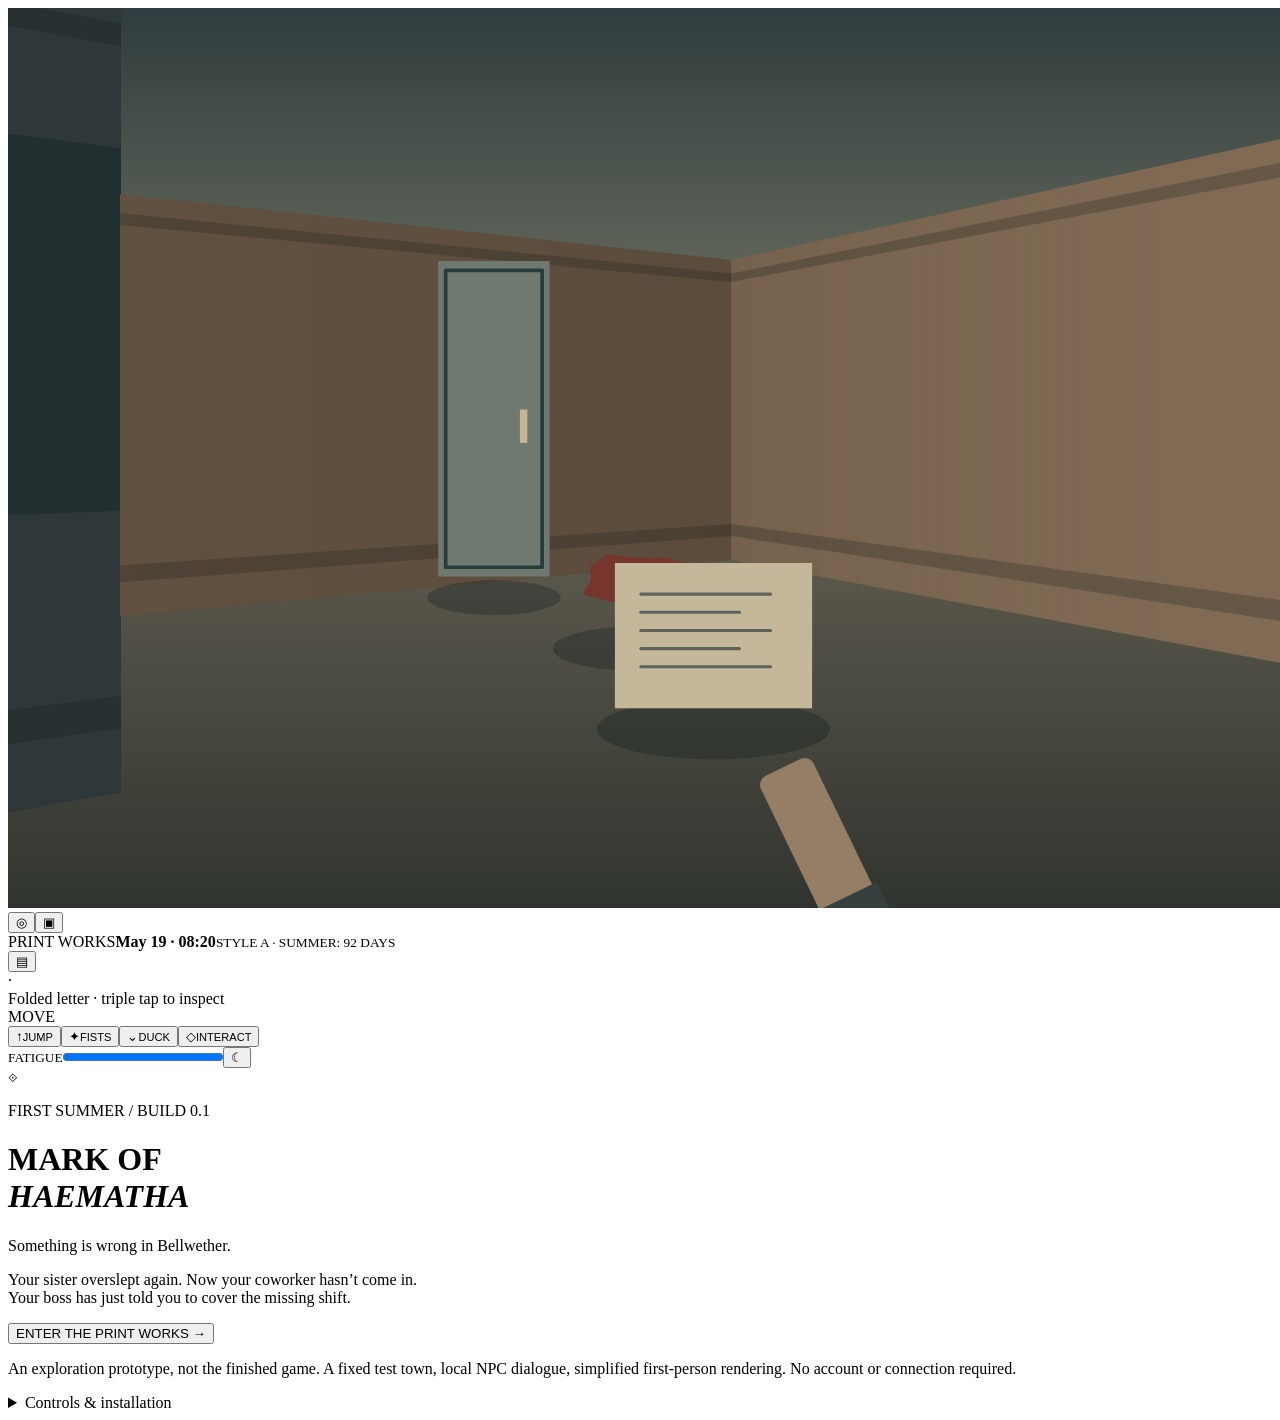
==== index.html @ 624113c7 "Add files via upload" ====
<!doctype html>
<html lang="en"><head><meta charset="utf-8"><meta name="viewport" content="width=device-width,initial-scale=1,viewport-fit=cover,user-scalable=no"><meta name="theme-color" content="#141d20"><meta name="apple-mobile-web-app-capable" content="yes"><meta name="apple-mobile-web-app-status-bar-style" content="black-translucent"><meta name="description" content="A playable investigation prototype for Mark of Haematha."><title>MARK OF HAEMATHA — First Summer</title><link rel="manifest" href="manifest.webmanifest"><link rel="icon" href="icons/icon.svg" type="image/svg+xml"><link rel="apple-touch-icon" href="icons/icon-192.png"><link rel="stylesheet" href="style.css"></head>
<body>
<canvas id="world" aria-label="First person game world"></canvas>
<div id="hud">
 <div class="left-tools"><button id="mapButton" title="Map and menu" aria-label="Map and menu">◎</button><button id="bagButton" title="Inventory" aria-label="Inventory">▣</button></div>
 <div id="clock"><span id="location">BELLWETHER PRINT WORKS</span><strong id="time"></strong><small id="status">FIRST SUMMER · PLAYABLE PROTOTYPE</small></div>
 <button id="notesButton" title="Notebook" aria-label="Notebook">▤</button>
 <div id="reticle">·</div><div id="target"></div>
 <div id="joystick" aria-label="Movement joystick"><div id="stick"></div><span>MOVE</span></div>
 <div id="actions"><button id="jumpButton" class="small" aria-label="Jump">↑<small>JUMP</small></button><button id="attackButton" aria-label="Attack">✦<small id="weaponLabel">FISTS</small></button><button id="duckButton" class="small" aria-label="Crouch, hold to observe">⌄<small>DUCK</small></button><button id="interactButton" aria-label="Interact">◇<small>INTERACT</small></button></div>
 <div id="vitals"><small>FATIGUE</small><progress id="fatigue" max="100" value="100"></progress><button id="restButton" aria-label="Rest">☾</button></div>
 <div id="toast" role="status"></div><div id="damage"></div>
</div>
<div id="panel" hidden></div>
<div id="conversation" hidden><div class="conversation-head"><span id="speaker"></span><button id="endTalk">LEAVE ×</button><button id="talkNotes">▤ NOTES</button></div><div id="exchange" aria-live="polite"></div><form id="talkForm"><input id="talkInput" autocomplete="off" maxlength="240" placeholder="Ask a question or say something…" aria-label="Your response"><button>SAY ↵</button></form><small>Local dialogue prototype · ask naturally about people, the blood, the library, or help.</small></div>
<div id="notes" hidden></div>
<div id="inspect" hidden><header><span id="inspectTitle"></span><button id="closeInspect">RETURN ×</button></header><canvas id="objectView"></canvas><aside id="objectInfo"></aside><footer>Drag to turn · pinch or scroll to zoom · triple tap to return</footer></div>
<div id="welcome"><div class="title-mark">⟐</div><p class="eyebrow">FIRST SUMMER / BUILD 0.1</p><h1>MARK OF<br><em>HAEMATHA</em></h1><p class="tagline">Something is wrong in Bellwether.</p><p>Your sister overslept again. Now your coworker hasn’t come in.<br>Your boss has just told you to cover the missing shift.</p><div class="welcome-actions"><button id="begin">ENTER THE PRINT WORKS →</button><button id="resume" hidden>CONTINUE SAVED GAME</button></div><p class="fine">An exploration prototype, not the finished game. A fixed test town, local NPC dialogue, simplified first-person rendering. No account or connection required.</p><details><summary>Controls &amp; installation</summary><p>Phone: landscape recommended. Left stick moves; drag the scene to look. Tap people to talk. Triple tap objects to inspect. Hold DUCK to watch a location. PC: WASD, drag to look, E interact, F inspect, Space jump, C crouch, M map, N notes. Escape closes panels.</p><p>On iPhone, open the hosted game in Safari → Share → Add to Home Screen. Offline play becomes available after one successful online load. Export important saves from Map → Saves.</p></details><div id="bootStatus"></div></div>
<script src="app.js" defer></script></body></html>
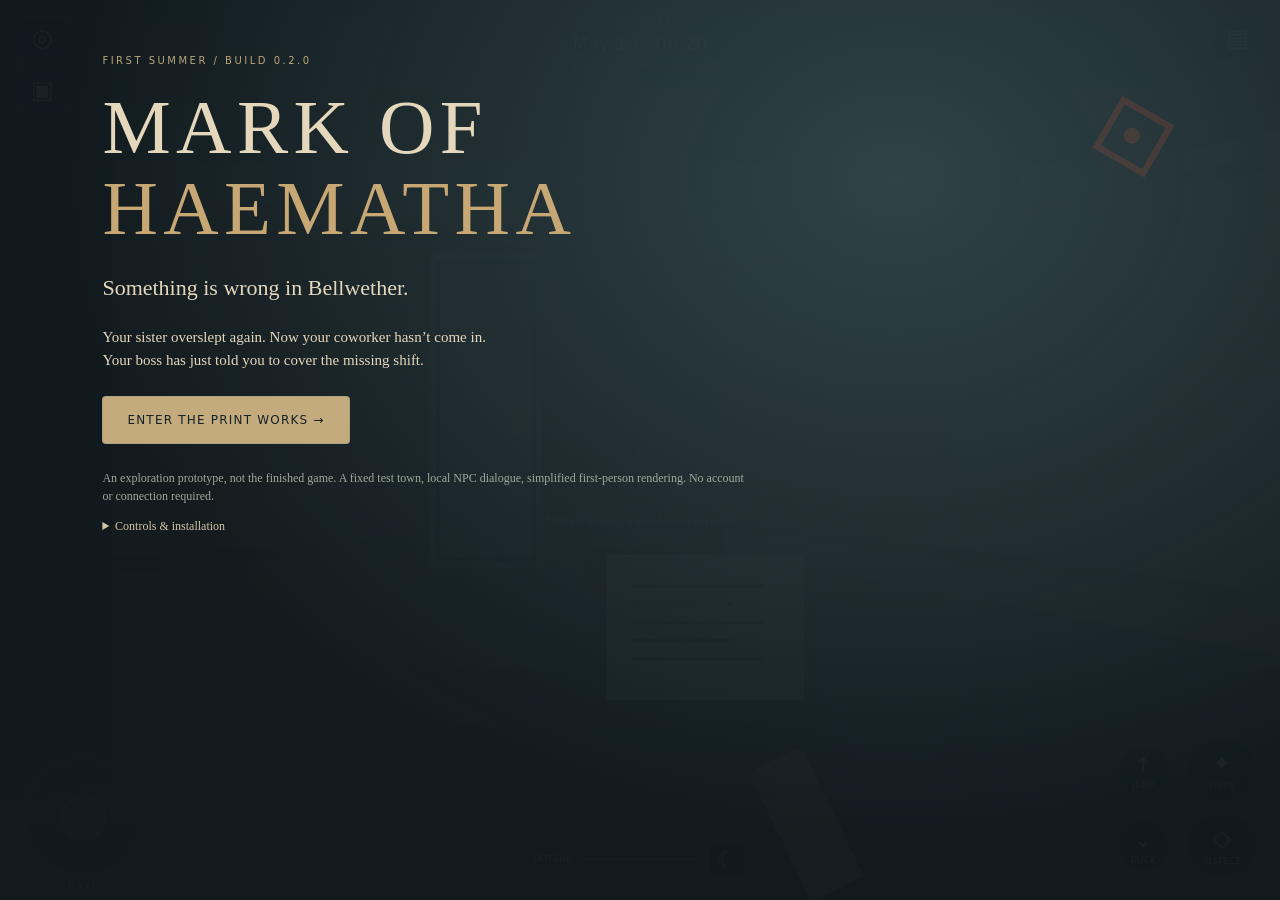
==== commit fd032651: "Add files via upload" ====
--- a/index.html
+++ b/index.html
@@ -1,5 +1,56 @@
 <!doctype html>
-<html lang="en"><head><meta charset="utf-8"><meta name="viewport" content="width=device-width,initial-scale=1,viewport-fit=cover,user-scalable=no"><meta name="theme-color" content="#141d20"><meta name="apple-mobile-web-app-capable" content="yes"><meta name="apple-mobile-web-app-status-bar-style" content="black-translucent"><meta name="description" content="A playable investigation prototype for Mark of Haematha."><title>MARK OF HAEMATHA — First Summer</title><link rel="manifest" href="manifest.webmanifest"><link rel="icon" href="icons/icon.svg" type="image/svg+xml"><link rel="apple-touch-icon" href="icons/icon-192.png"><link rel="stylesheet" href="style.css"></head>
+<html lang="en"><head><meta charset="utf-8"><meta name="viewport" content="width=device-width,initial-scale=1,viewport-fit=cover,user-scalable=no"><meta name="theme-color" content="#141d20"><meta name="apple-mobile-web-app-capable" content="yes"><meta name="apple-mobile-web-app-status-bar-style" content="black-translucent"><meta name="description" content="A playable investigation prototype for Mark of Haematha."><title>MARK OF HAEMATHA — First Summer</title><link rel="manifest" href="manifest.webmanifest"><link rel="icon" href="icons/icon.svg" type="image/svg+xml"><link rel="apple-touch-icon" href="icons/icon-192.png"><style id="gameStyles">
+:root{color-scheme:dark;--paper:#e5d7bc;--muted:#9eaa9e;--ink:#111c20;--gold:#c1a578;--line:#ffffff22;--red:#a44336}*{box-sizing:border-box}body{margin:0;background:#11191b;color:var(--paper);font:15px/1.5 Georgia,serif;overflow:hidden;overscroll-behavior:none}button,input,textarea,select{font:inherit}button{color:var(--paper);background:#253134;border:1px solid #8c927367;border-radius:4px;padding:10px 15px;cursor:pointer}button:hover{background:#3b4846}button:disabled{opacity:.4;cursor:default}button:focus-visible,input:focus-visible{outline:2px solid #dcc39a;outline-offset:3px}button small{display:block;font:8px/1.6 system-ui;letter-spacing:.08em}input,textarea,select{background:#111d21;color:var(--paper);border:1px solid #777f6e;padding:10px;border-radius:3px}textarea{width:100%;resize:vertical}#world{display:block;width:100vw;height:100dvh;touch-action:none}#hud{position:fixed;inset:0;pointer-events:none;padding:env(safe-area-inset-top) env(safe-area-inset-right) env(safe-area-inset-bottom) env(safe-area-inset-left);font-family:system-ui}#hud button,#joystick{pointer-events:auto;touch-action:none;user-select:none;-webkit-user-select:none}#hud button{background:#10212680;border-color:#ddd6ad44;backdrop-filter:blur(5px)}.left-tools{position:absolute;left:max(18px,env(safe-area-inset-left));top:max(16px,env(safe-area-inset-top));display:grid;gap:8px}.left-tools button,#notesButton{font-size:24px;padding:3px 12px}#notesButton{position:absolute;right:max(18px,env(safe-area-inset-right));top:max(16px,env(safe-area-inset-top))}#clock{position:absolute;top:max(16px,env(safe-area-inset-top));left:50%;transform:translateX(-50%);text-align:center;text-shadow:0 2px 4px #000;width:65%}#clock span,#clock small{display:block;font-size:9px;letter-spacing:.16em}#clock strong{font-weight:400;font-size:18px}#clock small{color:#c3c4b2;font-size:8px}#reticle{position:absolute;left:50%;top:50%;font-size:28px;transform:translate(-50%,-50%);color:#fff9}#target{position:absolute;top:57%;left:50%;transform:translateX(-50%);text-align:center;font-size:11px;text-shadow:0 2px 3px black}#joystick{position:absolute;bottom:max(24px,env(safe-area-inset-bottom));left:max(28px,env(safe-area-inset-left));width:118px;height:118px;border:1px solid #e0dfbe45;background:#13292d45;border-radius:50%;backdrop-filter:blur(2px)}#joystick:before,#joystick:after{content:'';position:absolute;background:#d5d4b522;top:50%;left:10%;width:80%;height:1px}#joystick:after{transform:rotate(90deg)}#stick{position:absolute;width:45px;height:45px;top:36px;left:36px;background:#e2d7b226;border:1px solid #ddd8b75c;border-radius:50%}#joystick span{position:absolute;bottom:-17px;width:100%;text-align:center;font-size:8px;letter-spacing:.18em;color:#c5c9b6}#actions{position:absolute;right:max(22px,env(safe-area-inset-right));bottom:24px;display:grid;grid-template-columns:60px 72px;gap:9px;align-items:center}#actions button{height:66px;border-radius:50%;font-size:23px;padding:5px}#actions .small{width:53px;height:53px;font-size:20px}#vitals{position:absolute;bottom:max(25px,env(safe-area-inset-bottom));left:50%;transform:translateX(-50%);display:flex;align-items:center;gap:10px}#vitals small{font-size:8px;letter-spacing:.1em}progress{width:115px;height:5px;accent-color:#bea97d}#restButton{font-size:22px;padding:0 9px}#toast{position:absolute;top:22%;left:50%;transform:translateX(-50%);background:#0c171be8;max-width:65vw;padding:9px 18px;border-left:2px solid var(--gold);opacity:0;transition:opacity .2s;font-size:12px;text-align:center}#toast.show{opacity:1}#damage{position:absolute;inset:0;opacity:0;background:radial-gradient(ellipse,transparent 20%,#b52019b0);transition:opacity .3s}#panel,#notes{position:fixed;z-index:6;inset:7% 7%;padding:24px;background:#132126f5;border:1px solid #a89e7555;box-shadow:0 18px 80px #0009;overflow:auto;backdrop-filter:blur(12px)}[hidden]{display:none!important}.panel-head{display:flex;justify-content:space-between;gap:15px;align-items:center;border-bottom:1px solid var(--line);padding-bottom:14px;margin-bottom:20px}.panel-head h2{margin:0;font-size:23px;font-weight:400}.tabs{display:flex;gap:6px;flex-wrap:wrap}.tabs button{padding:7px 13px;font:11px system-ui}.tabs .active{background:#b9a174;color:#182126}.columns{display:grid;grid-template-columns:1fr 1fr;gap:22px}.card{border:1px solid var(--line);background:#ffffff04;padding:17px;margin:10px 0}.card h3{margin:0 0 9px;font-weight:400}.muted,.fine{color:#9fa99e;font-size:12px}#townMap{width:100%;max-height:54vh;aspect-ratio:1.25;background:#243136;border:1px solid #667169;touch-action:none}.location-list button{display:block;width:100%;text-align:left;margin:9px 0}.location-list small{display:block;color:#aab4a5}.row{display:flex;gap:8px;align-items:center;flex-wrap:wrap}.inventory-grid{display:grid;grid-template-columns:repeat(5,62px);grid-template-rows:repeat(2,62px);gap:5px;position:relative;margin:15px 0}.cell{border:1px dashed #a7a98b55;background:#ffffff03;display:grid;place-content:center;font:10px system-ui;text-align:center;cursor:pointer}.cell.occupied{background:#82735544;border:1px solid #a89b72}.cell.selected{outline:2px solid #d7bc84}.pockets{display:flex;gap:5px}.pockets button{width:73px;min-height:65px;font:10px system-ui;padding:7px}.save-row{border-bottom:1px solid var(--line);padding:10px 0;display:flex;justify-content:space-between;align-items:center;gap:12px}.save-row button{padding:5px 12px}.save-row small{display:block;color:#a9b1a4}#conversation{position:fixed;z-index:5;left:4%;top:17%;width:min(590px,65%);padding:20px;background:#102025ed;border:1px solid #ac9e7155;box-shadow:0 12px 60px #0007}.conversation-head{display:flex;align-items:center;gap:9px;font:11px system-ui;letter-spacing:.1em}.conversation-head span{flex:1}.conversation-head button{font:9px system-ui;padding:6px}#exchange{min-height:100px;max-height:32vh;overflow:auto;margin:18px 0}#exchange p{margin:8px 0}#exchange .you{font-style:italic;color:#a7b3aa;font-size:13px}#talkForm{display:flex;gap:7px}#talkInput{width:100%;min-width:0}#talkForm button{white-space:nowrap}#conversation>small{display:block;margin-top:10px;color:#8e9c93;font-size:10px}#notes{z-index:8;left:38%;right:3%;top:9%;bottom:8%}#notes textarea{height:37vh;background:#e5dbc5;color:#253333;font:16px/1.8 Georgia}#notes ul{padding:0;list-style:none}#notes li{display:flex;gap:8px;padding:8px 0;border-bottom:1px solid var(--line)}#notes li span{flex:1}#inspect{position:fixed;z-index:9;inset:0;background:radial-gradient(ellipse at 35% 45%,#354348,#111b20 70%)}#inspect header{position:absolute;left:5%;right:5%;top:5%;display:flex;justify-content:space-between;font-size:22px}#objectView{position:absolute;top:15%;left:0;width:65%;height:70%;touch-action:none}#objectInfo{position:absolute;right:5%;width:28%;top:25%}#objectInfo button{display:block;margin:10px 0;width:100%}#inspect footer{position:absolute;bottom:5%;left:5%;font:11px system-ui;color:#aab2a4}#welcome{position:fixed;z-index:10;inset:0;overflow:auto;background:radial-gradient(ellipse at 70% 20%,#304347,#10191df5 65%);padding:5vh 8vw}.title-mark{float:right;font-size:160px;line-height:1;color:#a34d3a44;transform:rotate(-15deg)}.eyebrow{font:10px system-ui;letter-spacing:.25em;color:#bba579}h1{font-weight:400;line-height:1.05;font-size:clamp(38px,6vw,78px);letter-spacing:.07em;margin:22px 0}h1 em{color:#c7a875;font-style:normal}.tagline{font-size:22px}.welcome-actions{display:flex;gap:12px;flex-wrap:wrap;margin:25px 0}.welcome-actions button:first-child{background:#c3ab7d;color:#162127;font:12px system-ui;letter-spacing:.1em;padding:16px 24px}.fine{max-width:650px}details{max-width:700px;font-size:12px;color:#aeb6aa}summary{cursor:pointer;color:#d3c4a7}#bootStatus{font:11px system-ui;color:#b7a77f;margin-top:12px}.watch-banner{color:#d7bd83}label{display:block;margin:10px 0}h3{font-weight:400}.help-table{font-size:13px}.help-table td{padding:8px;border-bottom:1px solid var(--line)}@media(max-width:700px){#panel{inset:4%;padding:16px}.panel-head{flex-wrap:wrap;margin-bottom:10px;padding-bottom:9px}.panel-head h2{font-size:18px}.columns{gap:12px;grid-template-columns:1fr 1fr}.inventory-grid{grid-template-columns:repeat(5,43px);grid-template-rows:repeat(2,47px)}#notes{left:28%;padding:15px}#notes textarea{height:35vh}#conversation{left:3%;width:72%;padding:13px}#joystick{width:100px;height:100px;left:22px;bottom:23px}#stick{top:27px;left:27px}#actions{right:18px;gap:5px;grid-template-columns:48px 60px}#actions button{height:56px;font-size:20px}#actions .small{width:45px;height:45px}#vitals{gap:6px}progress{width:65px}#vitals small{display:none}#clock strong{font-size:14px}#clock{top:12px}#clock span{font-size:8px}#objectInfo{top:21%;width:33%;right:4%;font-size:12px}#objectView{width:60%}.title-mark{font-size:80px}.tagline{font-size:18px}#welcome{padding:5vh 7vw}.card{padding:11px}.pockets button{width:50px;padding:3px}.tabs button{padding:6px 9px}}@media(orientation:portrait){#clock{width:57%}#clock span{font-size:7px}#vitals{bottom:162px}.columns{grid-template-columns:1fr}#conversation{width:94%;top:16%}#notes{left:3%;top:32%;bottom:3%}#notes textarea{height:25vh}#inspect header{font-size:17px}#objectView{top:12%;height:44%;width:100%}#objectInfo{top:56%;left:7%;width:86%}#objectInfo .row{display:flex}#objectInfo button{width:auto;display:inline-block;margin-right:7px}#inspect footer{bottom:2%}#townMap{max-height:32vh}#panel{inset:3%}.title-mark{display:none}}@media(prefers-reduced-motion:reduce){*{transition:none!important}}
+
+:root{--visible-height:100dvh;--visible-top:0px}
+html,body{width:100%;height:100%;background:#11191b}
+button,a,input,textarea{-webkit-tap-highlight-color:transparent}
+#world{-webkit-user-select:none;user-select:none}
+#joystick{bottom:calc(24px + env(safe-area-inset-bottom));left:calc(24px + env(safe-area-inset-left))}
+#actions{bottom:calc(22px + env(safe-area-inset-bottom));right:calc(22px + env(safe-area-inset-right))}
+#vitals{bottom:calc(23px + env(safe-area-inset-bottom))}
+#clock{top:max(16px,env(safe-area-inset-top));line-height:1.6}
+#clock small{font-size:9px}
+#talkInput,#notes textarea,#notes form input,#saveName,#playerName,#familyName{font-size:16px}
+#conversation{display:flex;flex-direction:column;max-height:70dvh}
+#exchange{flex:1;min-height:80px}
+#talkForm{flex-shrink:0}
+#objectInfo{max-height:58%;overflow:auto;padding-right:3px}
+#inspect header{padding-top:env(safe-area-inset-top)}
+#inspect footer{bottom:max(16px,env(safe-area-inset-bottom));font-size:11px}
+#inspect footer button{padding:7px 13px;min-height:40px;touch-action:manipulation}
+#inspect footer p{margin:6px 0 0}
+.touch-settings{margin-top:18px;display:grid;grid-template-columns:1fr 1fr;gap:8px 20px}
+.touch-settings h3,.touch-settings .row,.touch-settings p{grid-column:1/-1}
+.touch-settings label{margin:0}
+.touch-settings input[type=range]{display:block;width:100%;margin:8px 0;accent-color:#c1a578}
+.touch-settings output{float:right;font:13px system-ui;color:#d7bc86}
+.touch-settings input[type=checkbox]{min-width:18px;min-height:18px;vertical-align:middle}
+.notebook-with-talk #conversation{left:3%;width:42%;top:17%}
+.notebook-with-talk #notes{left:48%;right:3%;top:9%;bottom:8%}
+.notebook-with-talk .conversation-head{flex-wrap:wrap}
+.notebook-with-talk .conversation-head span{flex-basis:100%}
+.keyboard-open #conversation{top:calc(var(--visible-top) + 8px);bottom:auto;max-height:calc(var(--visible-height) - 16px);width:min(720px,94%);left:3%;padding:10px}
+.keyboard-open #exchange{min-height:28px;max-height:none;margin:5px 0;font-size:14px}
+.keyboard-open #conversation>small{display:none}
+.keyboard-open .conversation-head{font-size:10px}
+.keyboard-open #notes{top:calc(var(--visible-top) + 8px);bottom:auto;max-height:calc(var(--visible-height) - 16px)}
+.keyboard-open #notes textarea{height:calc(var(--visible-height) - 155px);min-height:60px}
+#updateNotice{position:fixed;z-index:20;bottom:max(18px,env(safe-area-inset-bottom));left:50%;transform:translateX(-50%);background:#15262bf5;border:1px solid #bba276;padding:10px 14px;display:flex;gap:16px;align-items:center;box-shadow:0 4px 30px #0008;font:12px system-ui;max-width:94%}
+@media(orientation:portrait){
+ #vitals{bottom:calc(163px + env(safe-area-inset-bottom))}
+ #objectView{height:40%;top:13%}
+ #objectInfo{top:54%;max-height:27%;font-size:13px}
+ #inspect footer{left:5%;right:5%;bottom:max(15px,env(safe-area-inset-bottom))}
+ #inspect footer p{font-size:10px}
+ .notebook-with-talk #conversation{left:3%;top:11%;width:94%;height:24dvh;max-height:24dvh}
+ .notebook-with-talk #conversation #talkForm,.notebook-with-talk #conversation>small{display:none}
+ .notebook-with-talk #conversation #exchange{min-height:15px;margin:5px 0;max-height:none}
+ .notebook-with-talk #notes{left:3%;right:3%;top:37%;bottom:3%}
+ .touch-settings{grid-template-columns:1fr}
+}
+
+</style></head>
 <body>
 <canvas id="world" aria-label="First person game world"></canvas>
 <div id="hud">
@@ -15,6 +66,379 @@
 <div id="panel" hidden></div>
 <div id="conversation" hidden><div class="conversation-head"><span id="speaker"></span><button id="endTalk">LEAVE ×</button><button id="talkNotes">▤ NOTES</button></div><div id="exchange" aria-live="polite"></div><form id="talkForm"><input id="talkInput" autocomplete="off" maxlength="240" placeholder="Ask a question or say something…" aria-label="Your response"><button>SAY ↵</button></form><small>Local dialogue prototype · ask naturally about people, the blood, the library, or help.</small></div>
 <div id="notes" hidden></div>
-<div id="inspect" hidden><header><span id="inspectTitle"></span><button id="closeInspect">RETURN ×</button></header><canvas id="objectView"></canvas><aside id="objectInfo"></aside><footer>Drag to turn · pinch or scroll to zoom · triple tap to return</footer></div>
-<div id="welcome"><div class="title-mark">⟐</div><p class="eyebrow">FIRST SUMMER / BUILD 0.1</p><h1>MARK OF<br><em>HAEMATHA</em></h1><p class="tagline">Something is wrong in Bellwether.</p><p>Your sister overslept again. Now your coworker hasn’t come in.<br>Your boss has just told you to cover the missing shift.</p><div class="welcome-actions"><button id="begin">ENTER THE PRINT WORKS →</button><button id="resume" hidden>CONTINUE SAVED GAME</button></div><p class="fine">An exploration prototype, not the finished game. A fixed test town, local NPC dialogue, simplified first-person rendering. No account or connection required.</p><details><summary>Controls &amp; installation</summary><p>Phone: landscape recommended. Left stick moves; drag the scene to look. Tap people to talk. Triple tap objects to inspect. Hold DUCK to watch a location. PC: WASD, drag to look, E interact, F inspect, Space jump, C crouch, M map, N notes. Escape closes panels.</p><p>On iPhone, open the hosted game in Safari → Share → Add to Home Screen. Offline play becomes available after one successful online load. Export important saves from Map → Saves.</p></details><div id="bootStatus"></div></div>
-<script src="app.js" defer></script></body></html>
+<div id="inspect" hidden><header><span id="inspectTitle"></span><button id="closeInspect">RETURN ×</button></header><canvas id="objectView"></canvas><aside id="objectInfo"></aside><footer><div class="row"><button id="flipObject">FLIP</button><button id="zoomOut" aria-label="Zoom out">−</button><button id="zoomIn" aria-label="Zoom in">+</button><button id="resetObject">RESET VIEW</button></div><p>Drag to turn and tilt · pinch to zoom · triple tap to return</p></footer></div>
+<div id="welcome"><div class="title-mark">⟐</div><p class="eyebrow">FIRST SUMMER / BUILD 0.2.0</p><h1>MARK OF<br><em>HAEMATHA</em></h1><p class="tagline">Something is wrong in Bellwether.</p><p>Your sister overslept again. Now your coworker hasn’t come in.<br>Your boss has just told you to cover the missing shift.</p><div class="welcome-actions"><button id="begin">ENTER THE PRINT WORKS →</button><button id="resume" hidden>CONTINUE SAVED GAME</button></div><p class="fine">An exploration prototype, not the finished game. A fixed test town, local NPC dialogue, simplified first-person rendering. No account or connection required.</p><details><summary>Controls &amp; installation</summary><p>Phone: landscape recommended. Left stick moves; drag the scene to look. Tap people to talk. Triple tap objects to inspect. Hold DUCK to watch a location. PC: WASD, drag to look, E interact, F inspect, Space jump, C crouch, M map, N notes. Escape closes panels.</p><p>On iPhone, open the hosted game in Safari → Share → Add to Home Screen. Offline play becomes available after one successful online load. Export important saves from Map → Saves.</p></details><div id="bootStatus"></div></div>
+<script data-source="app.js">
+'use strict';
+// MARK OF HAEMATHA 0.1 — dependency-free, local-first exploration slice.
+const $=s=>document.querySelector(s), $$=s=>[...document.querySelectorAll(s)];
+const canvas=$('#world'),ctx=canvas.getContext('2d',{alpha:false});
+const VERSION=1, STORE='haematha-pwa-v1', W=26,H=22, FOV=Math.PI/2.8;
+const grid=Array.from({length:H},(_,y)=>Array.from({length:W},(_,x)=>x===0||y===0||x===W-1||y===H-1?1:0));
+function room(x,y,w,h,type,door){for(let j=y;j<y+h;j++)for(let i=x;i<x+w;i++)if(i===x||i===x+w-1||j===y||j===y+h-1)grid[j][i]=type;grid[door[1]][door[0]]=0;}
+room(2,2,9,9,2,[10,6]);room(16,3,8,10,3,[16,7]);room(2,14,9,6,4,[10,16]);room(17,16,7,5,2,[17,18]);
+// Printing machinery and a library shelf also provide collision and cover.
+grid[4][5]=5;grid[4][6]=5;grid[8][4]=5;grid[8][5]=5;grid[5][20]=6;grid[6][20]=6;grid[10][20]=6;
+const LOCS=[{id:'works',name:'Print works',x:7,y:6,desc:'Your workplace · open by day'},{id:'street',name:'Ash Street',x:13,y:9,desc:'Shops, passersby, and the road north'},{id:'home',name:'Your home',x:6,y:16,desc:'Your sister is resting here'},{id:'library',name:'Public library',x:18,y:8,desc:'Quiet reading rooms · archive downstairs'}];
+const ITEMS={
+ letter:{name:'Folded letter',w:1,h:1,pocket:true,color:'#c4b79a',shape:'paper',text:'A note addressed to Thomas Vale: “Meet me by the reading room after closing. Do not bring anyone.” No signature.',clue:true},
+ wrench:{name:'Print-shop wrench',w:2,h:1,color:'#a6b1ad',shape:'wrench',text:'A heavy steel wrench. A useful tool and an improvised weapon.',power:8},
+ rag:{name:'Clean cloth',w:1,h:1,pocket:true,color:'#a7b5a3',shape:'cloth',text:'Folded cotton. Useful for binding, wiping, or wrapping.'},
+ wood:{name:'Wooden handle',w:1,h:2,color:'#9b7751',shape:'wood',text:'A broken broom handle. Solid enough to support a small tool or weapon.',power:4},
+ wire:{name:'Wire spool',w:1,h:1,pocket:true,color:'#ae9680',shape:'wire',text:'A length of pliable wire wound onto a spool.'},
+ bandage:{name:'Field dressing',w:1,h:1,pocket:true,color:'#d4c6a4',shape:'cloth',text:'A cloth and splint, held firmly with wire. Restores some health when used.'},
+ medkit:{name:'First aid tin',w:2,h:1,color:'#9a5e4a',shape:'box',text:'A small tin of dressings. Restores health when used.'},
+ keys:{name:'Motorcar keys',w:1,h:1,pocket:true,color:'#c4b58d',shape:'key',text:'Keys to a borrowed motorcar parked on Ash Street. Enables faster map travel.'},
+ blood:{name:'Blood beneath the locker',color:'#77362d',shape:'blood',fixed:true,text:'A small dark smear below Thomas’s locker. The edge is dry. Someone tried to wipe the rest away.',clue:true},
+ locker:{name:'Thomas’s locker',fixed:true,color:'#6f7970',shape:'locker',text:'Thomas Vale’s assigned locker. The door is ajar. A folded letter and a dark smear lie nearby.'},
+ bed:{name:'Your bed',fixed:true,color:'#768d87',shape:'bed',text:'A familiar place to rest. Sleeping in a bed restores fatigue more efficiently.'},
+ bench:{name:'Workshop bench',fixed:true,color:'#987c54',shape:'bench',text:'Tools and reference drawings are available here. Open the map’s Workshop tab to assemble items.'},
+ book:{name:'Dracula — Bram Stoker',fixed:true,color:'#7c4a41',shape:'book',text:'The library’s well-thumbed copy. A work of fiction. Some details sound unpleasantly familiar.',clue:true}
+};
+const RECIPES=[{id:'field-dressing',name:'Field dressing',parts:['rag','wood','wire'],output:'bandage',knownTime:20,unknownTime:55}];
+const NPCS={boss:{name:'Edith Mercer',role:'Print-shop proprietor',tone:'brisk',history:'Inherited the print works from her father. Protective of her staff, but anxious about missed orders.'},coworker:{name:'Arthur Bell',role:'Typesetter',tone:'friendly',history:'Works late to support his mother. Last saw Thomas after the evening shift.'},librarian:{name:'Miriam Ward',role:'Librarian',tone:'guarded',history:'Keeps meticulous records. Her reserve is a choice, not a lack of concern.'},sister:{name:'Clara',role:'Your sister · 18',tone:'weary',history:'Graduating soon. Raised by you after your parents died five years ago.'},passer:{name:'Samuel Price',role:'Delivery driver',tone:'wary',history:'Knows the town’s roads and has noticed unusual late-night journeys.'}};
+function fresh(){return{version:VERSION,name:'Morgan',surname:'Reed',style:'A',minutes:8*60+20,day:0,player:{x:6.8,y:7.2,a:-1.0,fatigue:100,health:100,crouch:false},objects:[{id:'locker',x:8.5,y:3.4},{id:'blood',x:8.5,y:4.5},{id:'letter',x:8.2,y:5.3},{id:'wrench',x:5.5,y:6.2},{id:'rag',x:8.5,y:8.2},{id:'wood',x:12.4,y:11.5},{id:'wire',x:18.4,y:9.5},{id:'medkit',x:5.5,y:3.5},{id:'keys',x:13.5,y:13.5},{id:'bed',x:4.5,y:16.5},{id:'bench',x:21.5,y:8.5},{id:'book',x:18.8,y:5.5}],npcs:[{id:'boss',x:8.2,y:7.7},{id:'coworker',x:4.2,y:5.8},{id:'librarian',x:18.5,y:7},{id:'sister',x:6,y:16.8},{id:'passer',x:13,y:10}],inventory:[],equipped:null,notes:'',tasks:[],discovered:[],recipes:[],craft:null,sister:0,trust:{sister:65,coworker:50,boss:40,librarian:35,passer:30},known:['works','street','home','library'],observed:[],worldSeed:1924};}
+let state=fresh(), storage={manual:[],auto:[]},started=false,tab='map',talking=null,inspectId=null,selectedItem=null,pendingTake=null,mapSelected=null,worldMode=false,toastTimer,saveError=false;
+let now=performance.now(),lastAutosave=now,dt=0,keys={},joy={x:0,y:0},look=null,clicks=[],projected=[],depth=[],walkBob=0,jump=0,attack=0,watch=null,rest=null,duckHold=null,ignoreDuck=false,inspectAngle=.3,inspectZoom=1;
+try{const raw=localStorage.getItem(STORE);if(raw){const parsed=JSON.parse(raw);if(parsed.version===VERSION){storage=parsed;$('#resume').hidden=!storage.auto.length&&!storage.manual.length;}}}catch(e){saveError=true;}
+function escapeHTML(v){return String(v).replace(/[&<>"']/g,c=>({'&':'&amp;','<':'&lt;','>':'&gt;','"':'&quot;',"'":'&#39;'}[c]));}
+function toast(msg){$('#toast').textContent=msg;$('#toast').classList.add('show');clearTimeout(toastTimer);toastTimer=setTimeout(()=>$('#toast').classList.remove('show'),4000);}
+function dist(a,b=state.player){return Math.hypot(a.x-b.x,a.y-b.y);}
+function validPosition(p){return Number.isFinite(p.x)&&Number.isFinite(p.y)&&p.x>0&&p.y>0&&p.x<W-1&&p.y<H-1&&!grid[Math.floor(p.y)][Math.floor(p.x)];}
+function canMove(x,y){for(const [dx,dy]of[[-.19,-.19],[.19,-.19],[-.19,.19],[.19,.19]])if(!validPosition({x:x+dx,y:y+dy}))return false;return true;}
+function move(dx,dy){const p=state.player;if(canMove(p.x+dx,p.y))p.x+=dx;if(canMove(p.x,p.y+dy))p.y+=dy;}
+function inside(x,y){if(x>2&&x<10&&y>2&&y<10)return'works';if(x>16&&x<23&&y>3&&y<12)return'library';if(x>2&&x<10&&y>14&&y<19)return'home';return'street';}
+function atLocation(){return inside(state.player.x,state.player.y);}
+function paused(){return!started||!$('#panel').hidden||!$('#notes').hidden||!$('#inspect').hidden||document.hidden;}
+function lineVisible(a,b){const d=dist(a,b),steps=Math.ceil(d*10);for(let i=1;i<steps;i++){const x=b.x+(a.x-b.x)*i/steps,y=b.y+(a.y-b.y)*i/steps;if(grid[Math.floor(y)]?.[Math.floor(x)])return false;}return true;}
+function advance(minutes){if(!Number.isFinite(minutes)||minutes<=0)return;state.minutes+=minutes;while(state.minutes>=1440){state.minutes-=1440;state.day++;}state.sister+=minutes/130000;updateJobs();}
+function updateJobs(){if(state.craft&&totalTime()>=state.craft.ready){const c=state.craft;state.craft=null;if(!state.recipes.includes(c.recipe))state.recipes.push(c.recipe);const p=findPlacement(ITEMS[c.output]);if(p)state.inventory.push({id:c.output,...p});else state.objects.push({id:c.output,x:21.5,y:9.5});toast(`${ITEMS[c.output].name} completed. Blueprint recorded in the Library.`);}}
+function totalTime(){return state.day*1440+state.minutes;}
+function schedules(delta){for(const n of state.npcs){let dest;if(n.id==='boss')dest=state.minutes<18*60&&state.minutes>7*60?{x:8.2,y:7.7}:{x:13,y:6.5};if(n.id==='coworker')dest=state.minutes<17*60?{x:4.2,y:5.8}:{x:13.2,y:8.5};if(n.id==='passer'){const phase=Math.floor(totalTime()/30)%3;dest=[{x:13,y:10},{x:13,y:6.7},{x:13,y:16.5}][phase];}if(n.id==='librarian')dest=state.minutes<19*60?{x:18.5,y:7}:{x:18.5,y:10.5};if(!dest)continue;
+// Follow simple waypoints through known doors; no off-screen teleportation.
+let target=dest;const nr=inside(n.x,n.y),dr=inside(dest.x,dest.y);if(nr!==dr){if(nr==='works')target={x:n.x<10.7?10.7:12,y:6.5};else if(nr==='library')target={x:15.5,y:7.5};else if(dr==='works')target={x:9.5,y:6.5};}
+const d=dist(target,n);if(d>.08){const step=Math.min(d,delta*.22),nx=n.x+(target.x-n.x)/d*step,ny=n.y+(target.y-n.y)/d*step;if(validPosition({x:nx,y:ny})){n.x=nx;n.y=ny;}}}}
+function persist(){try{localStorage.setItem(STORE,JSON.stringify({version:VERSION,...storage}));return true;}catch(e){saveError=true;toast('Save storage unavailable or full. Export a save from the Saves tab.');return false;}}
+function snapshot(label){return{id:Date.now().toString(36)+Math.random().toString(36).slice(2,6),label,created:new Date().toISOString(),state:structuredClone(state)};}
+function autoSave(label='Autosave'){if(!started)return;storage.auto.unshift(snapshot(label));storage.auto=storage.auto.slice(0,5);persist();lastAutosave=performance.now();}
+function validateSave(s){if(!s||s.version!==VERSION||!validPosition(s.player)||!Number.isFinite(s.minutes)||s.minutes<0||s.minutes>=1440||!Number.isInteger(s.day)||s.day<0)throw Error('Invalid game state');for(const k of ['inventory','objects','npcs','tasks','recipes','known','discovered'])if(!Array.isArray(s[k]))throw Error('Missing '+k);if(s.inventory.length>14||s.objects.length>500||s.npcs.length>100||s.tasks.length>200)throw Error('Save exceeds prototype limits');if(typeof s.notes!=='string'||typeof s.name!=='string'||typeof s.surname!=='string'||!['A','B'].includes(s.style))throw Error('Invalid player data');for(const i of [...s.inventory,...s.objects])if(!Object.hasOwn(ITEMS,i.id))throw Error('Unknown item');for(const n of s.npcs)if(!Object.hasOwn(NPCS,n.id)||!validPosition(n))throw Error('Invalid NPC');for(const k of ['health','fatigue','a'])if(!Number.isFinite(s.player[k]))throw Error('Invalid player condition');if(s.player.health<0||s.player.health>100||s.player.fatigue<0||s.player.fatigue>100)throw Error('Condition out of range');if(s.equipped&&!ITEMS[s.equipped]?.power)throw Error('Invalid equipment');if(s.craft&&(!RECIPES.some(r=>r.id===s.craft.recipe&&r.output===s.craft.output)||!Number.isFinite(s.craft.ready)))throw Error('Invalid assembly');if(!s.trust||typeof s.trust!=='object')throw Error('Invalid relationships');for(const i of s.objects)if(!validPosition(i))throw Error('Invalid object position');for(const i of s.inventory){if(i.slot==='bag'){if(!Number.isInteger(i.x)||!Number.isInteger(i.y)||!canPlace(ITEMS[i.id],i.x,i.y,s.inventory.filter(j=>j!==i)))throw Error('Invalid backpack placement');}else if(i.slot==='pocket'){if(!ITEMS[i.id].pocket||!Number.isInteger(i.p)||i.p<0||i.p>3||s.inventory.some(j=>j!==i&&j.slot==='pocket'&&j.p===i.p))throw Error('Invalid pocket placement');}else throw Error('Invalid slot');}return s;}
+function loadSave(s){try{state=structuredClone(validateSave(s));started=true;$('#welcome').hidden=true;closeAll();watch=null;rest=null;joy={x:0,y:0};keys={};toast('Saved world restored.');}catch(e){toast('Could not load this save: '+e.message);}}
+function closeAll(){for(const id of ['panel','notes','inspect','conversation'])$('#'+id).hidden=true;talking=null;inspectId=null;pendingTake=null;keys={};joy={x:0,y:0};$('#stick').style.transform='';}
+function startGame(){started=true;$('#welcome').hidden=true;toast('Edith: “Thomas is absent. I need you to cover his shift.”');autoSave('Arrival at the print works');}
+$('#begin').onclick=startGame;$('#resume').onclick=()=>loadSave((storage.auto[0]||storage.manual[0]).state);
+function nearest(){return projected.filter(o=>o.distance<2.7&&Math.abs(o.screenX-canvas.width/2)<canvas.width*.18).sort((a,b)=>a.distance-b.distance)[0];}
+function interact(entity){if(!entity)entity=nearest();if(!entity){toast('Move closer to a person or object. Triple tap an object to inspect it.');return;}if(entity.npc)startTalk(entity.id);else openInspect(entity.id);}
+function startTalk(id){talking=id;watch=null;$('#conversation').hidden=false;$('#speaker').textContent=NPCS[id].name+(id==='sister'?' '+state.surname:'')+' · '+NPCS[id].role;const greetings={boss:'What is it? We have orders to finish, and Thomas hasn’t even sent word.',coworker:'What can I help you with? I can spare a minute.',librarian:'How may I assist you? Please keep your voice low.',sister:'What is it? I’m sorry. My head is still pounding.',passer:'Need directions? I’m due across town.'};setExchange('',greetings[id]);}
+function setExchange(you,npc){$('#exchange').innerHTML=(you?`<p class="you">You: ${escapeHTML(you)}</p>`:'')+`<p>${escapeHTML(npc)}</p>`;}
+function reply(id,input){const q=input.toLowerCase().normalize('NFD').replace(/[\u0300-\u036f]/g,'');const has=(...a)=>a.some(w=>q.includes(w));let trust=state.trust[id]||30;if(has('please','thank','sorry'))state.trust[id]=Math.min(100,trust+3);if(has('idiot','stupid','shut up','threaten')){state.trust[id]=Math.max(0,trust-12);return'I won’t be spoken to like that.';}
+if(has('bye','goodbye','see you'))return'Be careful on your way.';
+if(has('blood','stain','smear','locker')){if(id==='boss')return'I saw that smear this morning. Thomas cuts his hands on the plates all the time. Still… I don’t like that he hasn’t come in.';if(id==='coworker'){discover('late-shift');return'Thomas was here late last night. Someone waited for him outside. Dark coat. I couldn’t see a face. He left a folded note near his locker.';}if(id==='librarian')return'You should be cautious about handling it. And tell the police what you actually saw, rather than what you suspect.';if(id==='sister')return'Please don’t talk about blood. It makes my headache worse.';return'There have been whispers. The constable was asking about someone missing from the railway.';}
+if(has('thomas','coworker','missing','disappear','late shift','last night','absen')){if(id==='boss')return'Thomas Vale. He has worked here for six years. This is the first shift he’s missed without a message. Arthur was the last one out yesterday.';if(id==='coworker'){discover('late-shift');return'We finished the railway notices together. He stayed behind to tidy up. Someone was waiting across the road. I went home before he did.';}if(id==='librarian')return'Thomas visited yesterday. He asked whether I kept local newspaper records. I do. You may consult them here.';if(id==='passer')return'I saw a motorcar by the print works after dark. Not one of our regulars. You can ask Arthur; he often works late.';return'I haven’t seen him. I’m sorry. I barely remember getting home myself.';}
+if(has('vampir','dracula','stoker','curse','fang','haematha')){if(id==='librarian'){discover('stoker');return'We have Stoker’s Dracula in the reading room. Fiction is not evidence. But if you have observations, describe them precisely. Some old records may be relevant.';}if(id==='sister')return'You’re teasing me again. The sunglasses are for my headache, that’s all.';if(id==='coworker')return'You mean like that book? I’d worry about a real person in a dark alley first.';return'Vampires? Surely you aren’t serious.';}
+if(has('help','gather','collect','bring','material','cloth','wire','wood','favor','favour')){if(trust<35)return'I don’t know you well enough to promise that. Tell me what’s really going on first.';if(id==='coworker'){discover('supplies');return'You can take the clean cloth by the rear machine, and the broken handle outside. Ask at the library for wire. I can’t leave my shift to collect things in this prototype.';}if(id==='librarian'){discover('workshop');return'There is a workbench in the rear room. Our tools are available for your use. I will offer references; the work must be yours.';}if(id==='sister')return'I’ll stay in for now. Just… please don’t be gone all day.';return'I can answer questions, but I have my own responsibilities too.';}
+if(has('librar','book','archive','research','record','lyrin')){if(id==='librarian'){discover('workshop');return'Local newspapers are indexed by date. We also keep older histories and practical drawings. Begin with a specific question. You may use the rear workshop.';}return'The public library is across Ash Street. Miriam Ward keeps it. She tends to know where to look, even when she won’t say what she thinks.';}
+if(has('sister','clara','school','sleep','head','sun','sunglass','party','graduat')){if(id==='sister')return'I couldn’t sleep. There are pictures in my head, places I’ve never been. I drank too much at the party. I’m sorry. I’ll stay here for a while.';if(id==='coworker')return'Clara graduates soon, doesn’t she? You’ve done right by her. Go check on her if you need to.';return'If she’s unwell, she should rest. Have you spoken with her?';}
+if(has('who are','yourself','your name','history','family','how are','doing'))return NPCS[id].history;
+if(has('police','constable','murder','body','hunter'))return'The constable has been making inquiries. Report what you have seen. People are worried enough without rumors. The wider police and hunter systems are not active in this slice.';
+if(has('time','when','closing','hour'))return id==='librarian'?'The reading room stays open until seven. I’ll be here afterward, sorting records.':'We normally finish around five. Late orders have kept us longer this week.';
+if(has('look','saw','notice','outside','car','coat','stranger'))return id==='passer'?'A dark motorcar, late at night. No luggage that I could see. That is all I can swear to.':'Arthur and Samuel may have seen more of the street than I did.';
+return id==='boss'?'Be specific. Are you asking about Thomas, the shop, or something you found?':id==='librarian'?'What particular subject are you researching? A person, a place, or something you observed?':'I’m not sure what you mean. Can you tell me which person or event you’re asking about?';}
+function discover(id){if(!state.discovered.includes(id))state.discovered.push(id);}
+$('#talkForm').onsubmit=e=>{e.preventDefault();if(!talking)return;const text=$('#talkInput').value.trim();if(!text)return;setExchange(text,reply(talking,text));$('#talkInput').value='';};
+$('#endTalk').onclick=()=>{$('#conversation').hidden=true;talking=null;};$('#talkNotes').onclick=()=>openNotes();
+function openNotes(mode='notes'){const n=$('#notes');n.hidden=false;n.innerHTML=`<div class="panel-head"><h2>Personal notebook</h2><button id="closeNotes">CLOSE ×</button></div><div class="tabs"><button data-note="notes" class="${mode==='notes'?'active':''}">Notes</button><button data-note="tasks" class="${mode==='tasks'?'active':''}">My tasks</button></div><p class="muted">World paused · your observations and decisions.</p>`;
+if(mode==='notes'){const t=document.createElement('textarea');t.placeholder='Write what you noticed. Nothing is added automatically.';t.value=state.notes;t.setAttribute('aria-label','Your notes');t.oninput=()=>{state.notes=t.value;};n.append(t);}else{const list=document.createElement('ul');state.tasks.forEach((t,i)=>{const li=document.createElement('li');li.innerHTML=`<input type="checkbox" ${t.done?'checked':''} aria-label="Complete task"><span>${escapeHTML(t.text)}</span><button aria-label="Delete task">×</button>`;li.querySelector('input').onchange=e=>t.done=e.target.checked;li.querySelector('button').onclick=()=>{state.tasks.splice(i,1);openNotes('tasks');};list.append(li);});n.append(list);const f=document.createElement('form');f.className='row';f.innerHTML='<input placeholder="A task you choose…" aria-label="New task" maxlength="200" required><button>Add</button>';f.onsubmit=e=>{e.preventDefault();const t=f.querySelector('input').value.trim();if(t)state.tasks.push({text:t,done:false});openNotes('tasks');};n.append(f);}$('#closeNotes').onclick=()=>{n.hidden=true;persistCurrent();};$$('[data-note]').forEach(b=>b.onclick=()=>openNotes(b.dataset.note));}
+function persistCurrent(){if(started)autoSave('Notebook updated');}
+$('#notesButton').onclick=()=>openNotes();
+function findPlacement(item,inv=state.inventory){for(let y=0;y<=2-item.h;y++)for(let x=0;x<=5-item.w;x++){if(canPlace(item,x,y,inv))return{slot:'bag',x,y};}if(item.pocket)for(let p=0;p<4;p++)if(!inv.some(i=>i.slot==='pocket'&&i.p===p))return{slot:'pocket',p};return null;}
+function canPlace(item,x,y,inv=state.inventory){if(x<0||y<0||x+item.w>5||y+item.h>2)return false;return!inv.some(i=>{const d=ITEMS[i.id];return i.slot==='bag'&&x<i.x+d.w&&x+item.w>i.x&&y<i.y+d.h&&y+item.h>i.y;});}
+function putItem(id,placement){if(!placement)return toast('There is not enough space for this shape.');state.inventory.push({id,...placement});const i=state.objects.findIndex(o=>o.id===id);if(i>=0)state.objects.splice(i,1);pendingTake=null;toast(`${ITEMS[id].name} packed.`);autoSave('Item collected');openPanel('inventory');}
+function equip(id){if(!state.inventory.some(i=>i.id===id)){toast('Take the item before equipping it.');return;}if(!ITEMS[id].power){toast('This item has no useful attack in this prototype.');return;}state.equipped=state.equipped===id?null:id;toast(state.equipped?`${ITEMS[id].name} equipped.`:'Fists ready.');}
+function useItem(id){const item=ITEMS[id];if(id==='medkit'||id==='bandage'){if(state.player.health>=100)return toast('You do not need medical treatment.');state.player.health=Math.min(100,state.player.health+45);state.inventory.splice(state.inventory.findIndex(i=>i.id===id),1);toast('Your injuries are dressed.');if(!$('#panel').hidden)openPanel('inventory');}else if(id==='keys')toast('Select Vehicle on the town map.');else if(id==='letter'){openInspect(id);}else if(item.power)equip(id);else toast('This item may be useful in a workshop recipe.');}
+function openInspect(id){inspectId=id;inspectAngle=.3;inspectZoom=1;$('#inspect').hidden=false;$('#inspectTitle').textContent=ITEMS[id].name;const d=ITEMS[id],owned=state.inventory.some(i=>i.id===id);$('#objectInfo').innerHTML=`<p>${escapeHTML(d.text)}</p><p class="muted">${d.fixed?'Stays in the world.':`${d.w} × ${d.h} backpack cells${d.pocket?' · pocket-sized':''}`}</p><div class="row">${!d.fixed&&!owned?'<button id="takeItem">TAKE →</button>':''}${d.power?'<button id="equipItem">EQUIP</button>':''}${owned?'<button id="useItem">USE</button>':''}${id==='bed'?'<button id="bedRest">REST HERE</button>':''}${id==='bench'?'<button id="benchCraft">OPEN WORKSHOP</button>':''}</div>`;
+if($('#takeItem'))$('#takeItem').onclick=()=>{$('#inspect').hidden=true;pendingTake=id;selectedItem=null;openPanel('inventory');};if($('#equipItem'))$('#equipItem').onclick=()=>equip(id);if($('#useItem'))$('#useItem').onclick=()=>useItem(id);if($('#bedRest'))$('#bedRest').onclick=()=>{$('#inspect').hidden=true;timeDialog('rest');};if($('#benchCraft'))$('#benchCraft').onclick=()=>{$('#inspect').hidden=true;openPanel('workshop');};}
+$('#closeInspect').onclick=()=>{$('#inspect').hidden=true;inspectId=null;};
+function header(title,which){return`<div class="panel-head"><h2>${title}</h2><button id="closePanel">RETURN ×</button></div><nav class="tabs">${['map','inventory','workshop','saves','settings'].map(t=>`<button data-tab="${t}" class="${which===t?'active':''}">${t[0].toUpperCase()+t.slice(1)}</button>`).join('')}</nav>`;}
+function openPanel(which='map'){tab=which;keys={};joy={x:0,y:0};$('#panel').hidden=false;$('#panel').innerHTML=header('Bellwether · Massachusetts',which)+'<div id="panelBody"></div>';$('#closePanel').onclick=()=>{$('#panel').hidden=true;pendingTake=null;};$$('[data-tab]').forEach(b=>b.onclick=()=>{pendingTake=null;openPanel(b.dataset.tab);});if(which==='map')mapPanel();if(which==='inventory')inventoryPanel();if(which==='workshop')workshopPanel();if(which==='saves')savesPanel();if(which==='settings')settingsPanel();}
+$('#mapButton').onclick=()=>openPanel('map');$('#bagButton').onclick=()=>openPanel('inventory');
+function mapPanel(){const hasKeys=state.inventory.some(i=>i.id==='keys');$('#panelBody').innerHTML=`<p class="muted">World paused · select a location, then confirm travel. Walking through the scene reveals details that map travel skips.</p><div class="columns"><div><canvas id="townMap" width="650" height="550" aria-label="Town map"></canvas><button id="zoomWorld">${worldMode?'RETURN TO TOWN':'ZOOM OUT TO WORLD'}</button></div><div class="location-list">${worldMode?'<h3>The wider world</h3><p>Worldwide travel will open in the full game. This slice contains one neighborhood.</p>':LOCS.map(l=>`<button data-loc="${l.id}">${l.name}<small>${l.desc}</small></button>`).join('')}<div id="travelInfo" class="card">Choose a highlighted place.</div><label>Travel by <select id="travelMode"><option value="foot">Foot</option><option value="vehicle" ${hasKeys?'':'disabled'}>Motorcar ${hasKeys?'':'— keys required'}</option></select></label></div></div>`;$('#zoomWorld').onclick=()=>{worldMode=!worldMode;mapPanel();};$$('[data-loc]').forEach(b=>b.onclick=()=>selectLocation(b.dataset.loc));$('#travelMode').onchange=()=>{if(mapSelected)selectLocation(mapSelected);};drawMap();$('#townMap').onclick=e=>{if(worldMode)return;const r=e.target.getBoundingClientRect(),x=(e.clientX-r.left)/r.width*W,y=(e.clientY-r.top)/r.height*H;const l=LOCS.find(l=>Math.hypot(l.x-x,l.y-y)<3);if(l)selectLocation(l.id);};}
+function selectLocation(id){mapSelected=id;const l=LOCS.find(l=>l.id===id),vehicle=$('#travelMode').value==='vehicle',minutes=Math.max(1,Math.ceil(dist(l)*(vehicle?.35:1.25)));$('#travelInfo').innerHTML=`<h3>${l.name}</h3><p>${minutes} minutes by ${vehicle?'motorcar':'foot'}. Time and town life will advance.</p><button id="travelConfirm">TRAVEL HERE →</button>`;$('#travelConfirm').onclick=()=>{advance(minutes);schedules(minutes*6);state.player.x=l.x;state.player.y=l.y;state.player.a=id==='works'?0:id==='library'?-.3:0;state.player.fatigue=Math.max(0,state.player.fatigue-(vehicle?.2:minutes*.12));$('#panel').hidden=true;autoSave('Arrived at '+l.name);toast('Arrived at '+l.name+'.');};drawMap();}
+function drawMap(){const c=$('#townMap');if(!c)return;const g=c.getContext('2d'),sx=c.width/W,sy=c.height/H;g.fillStyle='#24383b';g.fillRect(0,0,c.width,c.height);if(worldMode){g.strokeStyle='#7b8e7c';g.lineWidth=2;const shapes=[[[50,80],[120,60],[195,115],[160,190],[115,215],[70,170]],[[175,235],[230,270],[220,400],[185,450],[160,335]],[[310,100],[390,60],[530,85],[605,170],[480,235],[390,195],[330,250],[295,190]],[[450,335],[550,320],[590,380],[475,405]]];for(const pts of shapes){g.beginPath();pts.forEach((p,i)=>i?g.lineTo(...p):g.moveTo(...p));g.closePath();g.stroke();}g.fillStyle='#c8af79';g.font='16px Georgia';g.fillText('Bellwether •',90,160);g.fillStyle='#a4b4a4';g.font='13px Georgia';g.fillText('Wider world · not yet playable',210,500);return;}g.fillStyle='#8a8268';for(let y=0;y<H;y++)for(let x=0;x<W;x++)if(grid[y][x])g.fillRect(x*sx,y*sy,sx-1,sy-1);g.strokeStyle='#c5c2a122';for(let x=0;x<W;x++){g.beginPath();g.moveTo(x*sx,0);g.lineTo(x*sx,c.height);g.stroke();}g.font='13px system-ui';for(const l of LOCS){g.fillStyle=mapSelected===l.id?'#eed39b':'#baa574';g.beginPath();g.arc(l.x*sx,l.y*sy,7,0,7);g.fill();g.fillText(l.name,l.x*sx+10,l.y*sy);}g.fillStyle='#edf0df';g.beginPath();g.arc(state.player.x*sx,state.player.y*sy,5,0,7);g.fill();}
+function inventoryPanel(){const inv=state.inventory;$('#panelBody').innerHTML=`<div class="columns"><section><h3>Backpack · ten cells</h3><p class="muted">${pendingTake?`Place ${ITEMS[pendingTake].name}: tap its top-left cell or an empty pocket.`:selectedItem?'Select an empty cell or pocket to move this item.':'Select an item to inspect, equip, use, move, or drop it.'}</p><div class="inventory-grid" id="bagGrid"></div><h3>Four pockets</h3><div class="pockets" id="pockets"></div><p class="muted">Only fist-sized or smaller items fit in pockets.</p></section><section id="inventoryDetail" class="card"></section></div>`;
+for(let y=0;y<2;y++)for(let x=0;x<5;x++){const i=inv.find(i=>i.slot==='bag'&&x>=i.x&&x<i.x+ITEMS[i.id].w&&y>=i.y&&y<i.y+ITEMS[i.id].h);const b=document.createElement('button');b.className='cell'+(i?' occupied':'')+(i===selectedItem?' selected':'');b.style.padding='2px';b.textContent=i?(x===i.x&&y===i.y?ITEMS[i.id].name:'↳'):'·';b.setAttribute('aria-label',i?ITEMS[i.id].name:`Backpack cell ${x+1}, ${y+1}`);b.onclick=()=>{if(pendingTake){if(canPlace(ITEMS[pendingTake],x,y))putItem(pendingTake,{slot:'bag',x,y});else toast('That item’s shape will not fit there.');}else if(i){selectedItem=i;inventoryPanel();}else if(selectedItem){if(canPlace(ITEMS[selectedItem.id],x,y,inv.filter(i=>i!==selectedItem))){Object.assign(selectedItem,{slot:'bag',x,y});delete selectedItem.p;selectedItem=null;inventoryPanel();}else toast('Not enough room for that shape.');}};$('#bagGrid').append(b);}
+for(let p=0;p<4;p++){const i=inv.find(i=>i.slot==='pocket'&&i.p===p),b=document.createElement('button');b.textContent=i?ITEMS[i.id].name:'Empty';b.onclick=()=>{const id=pendingTake||selectedItem?.id;if(i){if(!pendingTake){selectedItem=i;inventoryPanel();}else toast('That pocket is occupied.');}else if(id){if(!ITEMS[id].pocket)return toast('That item is too large for a pocket.');if(pendingTake)putItem(id,{slot:'pocket',p});else{Object.assign(selectedItem,{slot:'pocket',p});delete selectedItem.x;delete selectedItem.y;selectedItem=null;inventoryPanel();}}};$('#pockets').append(b);}
+const d=$('#inventoryDetail');if(pendingTake)d.innerHTML=`<h3>${ITEMS[pendingTake].name}</h3><p>Shape: ${ITEMS[pendingTake].w} × ${ITEMS[pendingTake].h} cells.</p><button id="autoPack">FIND SPACE</button><button id="cancelTake">CANCEL</button>`;else if(selectedItem&&inv.includes(selectedItem)){const id=selectedItem.id;d.innerHTML=`<h3>${ITEMS[id].name}</h3><p>${ITEMS[id].text}</p><div class="row"><button id="invInspect">Inspect</button>${ITEMS[id].power?'<button id="invEquip">Equip / unequip</button>':''}<button id="invUse">Use</button><button id="invDrop">Drop</button></div>`;$('#invInspect').onclick=()=>openInspect(id);if($('#invEquip'))$('#invEquip').onclick=()=>equip(id);$('#invUse').onclick=()=>useItem(id);$('#invDrop').onclick=()=>{if(state.equipped===id)state.equipped=null;inv.splice(inv.indexOf(selectedItem),1);const dropped={id,x:state.player.x+Math.cos(state.player.a)*.45,y:state.player.y+Math.sin(state.player.a)*.45};if(!validPosition(dropped)){dropped.x=state.player.x;dropped.y=state.player.y;}state.objects.push(dropped);selectedItem=null;inventoryPanel();};}else d.innerHTML='<h3>What you carry matters.</h3><p>Large items occupy multiple cells. Rotate and inspect objects before deciding what to bring.</p><p class="muted">Backpack upgrades and trading are planned for the full game.</p>';if($('#autoPack'))$('#autoPack').onclick=()=>putItem(pendingTake,findPlacement(ITEMS[pendingTake]));if($('#cancelTake'))$('#cancelTake').onclick=()=>{pendingTake=null;inventoryPanel();};}
+function workshopPanel(){const at=atLocation()==='library';$('#panelBody').innerHTML=`<p class="muted">${at?'Library workshop · construction advances in-world time while you explore or rest.':'Visit the library to use its workshop.'}</p><div class="columns"><section><h3>Assemble from what you carry</h3><p>Choose components. A valid combination can reveal an undiscovered blueprint; improvising takes longer.</p><div id="craftParts">${state.inventory.map((i,n)=>`<label><input type="checkbox" value="${n}"> ${ITEMS[i.id].name}</label>`).join('')||'<p class="muted">Your bag is empty.</p>'}</div><button id="craftButton" ${at&&!state.craft?'':'disabled'}>TRY ASSEMBLY</button><p id="craftResult"></p></section><section><h3>Library blueprints</h3>${RECIPES.filter(r=>state.recipes.includes(r.id)).map(r=>`<div class="card"><h3>${r.name}</h3><p>${r.parts.map(p=>ITEMS[p].name).join(' + ')}</p><small>Known method: ${r.knownTime} minutes · improvised: ${r.unknownTime}</small></div>`).join('')||'<p class="muted">No drawings found yet. A practical first experiment: cloth, a rigid support, and something to bind them together.</p>'}${state.craft?`<div class="card"><h3>Work in progress</h3><p>${ITEMS[state.craft.output].name} · ready in ${Math.max(0,Math.ceil(state.craft.ready-totalTime()))} minutes.</p></div>`:''}<p class="fine">One validated recipe in this slice. Assemblies use predefined recipes; the prototype does not evaluate arbitrary inventions.</p></section></div>`;$('#craftButton').onclick=()=>{const indices=$$('#craftParts input:checked').map(b=>+b.value),parts=indices.map(i=>state.inventory[i].id).sort();const r=RECIPES.find(r=>JSON.stringify([...r.parts].sort())===JSON.stringify(parts));if(!r){$('#craftResult').textContent='Those parts do not form a supported assembly. Nothing consumed; try another combination.';return;}const known=state.recipes.includes(r.id),time=known?r.knownTime:r.unknownTime;for(const i of indices.sort((a,b)=>b-a))state.inventory.splice(i,1);if(state.equipped&&!state.inventory.some(i=>i.id===state.equipped))state.equipped=null;state.craft={recipe:r.id,output:r.output,ready:totalTime()+time};autoSave('Workshop assembly started');workshopPanel();toast(`Assembly started: ${time} in-world minutes. You can leave while time passes.`);};}
+function savesPanel(){const row=(s,type)=>`<div class="save-row"><div>${escapeHTML(s.label)}<small>${new Date(s.created).toLocaleString()} · day ${s.state.day+1}</small></div><div class="row"><button data-load="${s.id}" data-kind="${type}">Load</button>${type==='manual'?`<button data-delete="${s.id}">×</button>`:''}</div></div>`;$('#panelBody').innerHTML=`<p class="muted">Saves stay in this browser on this device. Export backups before clearing website data or changing the host address.</p><form id="saveForm" class="row"><input id="saveName" placeholder="Name this save" maxlength="60" required><button>SAVE NEW SLOT</button></form><h3>Manual saves · ${storage.manual.length}/12</h3>${storage.manual.map(s=>row(s,'manual')).join('')||'<p class="muted">No manual saves yet.</p>'}<h3>Five rolling autosaves</h3>${storage.auto.map(s=>row(s,'auto')).join('')}<div class="card row"><button id="exportSave">EXPORT CURRENT WORLD</button><label>Import JSON save <input id="importSave" type="file" accept=".json,application/json"></label></div><p class="fine">Loading restores time, positions, inventory, relationships, notes, and workshop progress. Imported saves must match build schema 1.</p>`;
+$('#saveForm').onsubmit=e=>{e.preventDefault();if(storage.manual.length>=12)return toast('Delete a manual slot before adding another.');storage.manual.unshift(snapshot($('#saveName').value.trim()||'Manual save'));if(persist())toast('Manual save stored.');savesPanel();};$$('[data-load]').forEach(b=>b.onclick=()=>{const s=storage[b.dataset.kind].find(s=>s.id===b.dataset.load);if(s)loadSave(s.state);});$$('[data-delete]').forEach(b=>b.onclick=()=>{storage.manual=storage.manual.filter(s=>s.id!==b.dataset.delete);persist();savesPanel();});$('#exportSave').onclick=()=>{const blob=new Blob([JSON.stringify({game:'mark-of-haematha',version:VERSION,state},null,2)],{type:'application/json'}),url=URL.createObjectURL(blob),a=document.createElement('a');a.href=url;a.download='haematha-save-'+Date.now()+'.json';a.click();setTimeout(()=>URL.revokeObjectURL(url),1000);};$('#importSave').onchange=async e=>{const f=e.target.files[0];if(!f)return;if(f.size>2000000)return toast('Save is too large.');try{const data=JSON.parse(await f.text());if(data.game!=='mark-of-haematha')throw Error('Not a Haematha save');validateSave(data.state);autoSave('Before imported save');loadSave(data.state);autoSave('Imported save');}catch(err){toast('Import failed: '+err.message);}};}
+function settingsPanel(){$('#panelBody').innerHTML=`<div class="columns"><section><h3>Compare the same scene</h3><div class="row"><button id="styleA" ${state.style==='A'?'disabled':''}>A · angular</button><button id="styleB" ${state.style==='B'?'disabled':''}>B · softened</button></div><p class="muted">A uses flat colors and angular figures. B adds gradients, facade detail, lighting, and rounded figures. Both use the same lightweight raycast renderer; this does not predict the performance of a future full 3D engine.</p><label>Player name <input id="playerName" maxlength="30" value="${escapeHTML(state.name)}"></label><label>Family name <input id="familyName" maxlength="30" value="${escapeHTML(state.surname)}"></label><p class="muted">This test town is fixed in a fictional 1920s state. State selection and procedural generation come later.</p></section><section><h3>Controls</h3><table class="help-table"><tr><td>Move / look</td><td>Left stick / drag scene · WASD / drag</td></tr><tr><td>Talk / interact</td><td>Tap NPC or ◇ · E</td></tr><tr><td>Inspect</td><td>Triple tap item · F while aimed</td></tr><tr><td>Jump / crouch</td><td>↑ / ⌄ · Space / C</td></tr><tr><td>Watch location</td><td>Hold ⌄ · O</td></tr><tr><td>Map / notebook</td><td>◎ / ▤ · M / N</td></tr></table><p class="fine">No vampires, full combat, forced captures, or final story outcomes are simulated yet. This build tests navigation, information gathering, time, and interface layout.</p><p class="fine">${saveError?'Browser storage reported an error. Export saves.':'Local save storage available.'} · ${'serviceWorker'in navigator?'Offline support enabled when served over HTTPS or localhost.':'Offline support not available in this browser.'}</p></section></div>`;$('#styleA').onclick=()=>{state.style='A';settingsPanel();};$('#styleB').onclick=()=>{state.style='B';settingsPanel();};$('#playerName').onchange=e=>state.name=e.target.value.trim()||'Morgan';$('#familyName').onchange=e=>state.surname=e.target.value.trim()||'Reed';}
+function timeDialog(kind){$('#panel').hidden=false;const bed=state.objects.find(o=>o.id==='bed'&&dist(o)<2),isRest=kind==='rest';$('#panel').innerHTML=`<div class="panel-head"><h2>${isRest?'Rest where you are':'Watch this location'}</h2><button id="cancelTime">CANCEL ×</button></div><p>${isRest?(bed?'Your bed is close enough to use.':'You lay out your sleeping bag here. This position is not guaranteed safe.'):'Stay here and watch who comes and goes. The clock accelerates; activity in your view slows it briefly.'}</p><label>${isRest?'Hours':'Minutes'} <select id="duration">${(isRest?[1,2,4,6,8]:[15,30,60,120]).map(n=>`<option value="${n}" ${n===(isRest?4:30)?'selected':''}>${n}</option>`).join('')}</select></label><button id="startTime">${isRest?'LAY DOWN & REST':'BEGIN WATCH'}</button><p class="fine">${isRest?'Rest continues until the chosen time or an attack. No attackers are active in this prototype.':'Press DUCK again to stop watching. No automatic observations are written to your notebook.'}</p>`;$('#cancelTime').onclick=()=>$('#panel').hidden=true;$('#startTime').onclick=()=>{const duration=+$('#duration').value*(isRest?60:1);$('#panel').hidden=true;$('#conversation').hidden=true;talking=null;if(isRest){rest={left:duration,total:duration,bed:!!bed,anim:0};toast(bed?'Settling into bed…':'Unrolling your sleeping bag…');}else{watch={left:duration,seen:new Set(),slow:0};toast('Watching this location. Press DUCK to stop.');}};}
+$('#restButton').onclick=()=>timeDialog('rest');
+function doAttack(){if(paused()||talking||rest)return;attack=1;state.player.fatigue=Math.max(0,state.player.fatigue-.4);toast(state.equipped?`${ITEMS[state.equipped].name} swung. No hostile target in reach.`:'No hostile target in reach.');}
+$('#attackButton').onclick=doAttack;$('#interactButton').onclick=()=>interact();$('#jumpButton').onclick=()=>{if(!paused()&&!rest&&jump<=0){jump=1;state.player.fatigue=Math.max(0,state.player.fatigue-.2);}};
+$('#duckButton').onpointerdown=e=>{e.preventDefault();ignoreDuck=false;duckHold=setTimeout(()=>{ignoreDuck=true;timeDialog('watch');},550);};$('#duckButton').onpointerup=e=>{e.preventDefault();clearTimeout(duckHold);if(ignoreDuck)return;if(watch){watch=null;toast('You stop watching.');}else state.player.crouch=!state.player.crouch;};$('#duckButton').onpointercancel=()=>clearTimeout(duckHold);
+const joystick=$('#joystick');joystick.onpointerdown=e=>{e.preventDefault();joystick.setPointerCapture(e.pointerId);updateJoy(e);};joystick.onpointermove=e=>{if(joystick.hasPointerCapture(e.pointerId))updateJoy(e);};function updateJoy(e){const r=joystick.getBoundingClientRect(),dx=e.clientX-r.left-r.width/2,dy=e.clientY-r.top-r.height/2,l=Math.hypot(dx,dy),lim=34;joy={x:dx/Math.max(l,lim),y:dy/Math.max(l,lim)};$('#stick').style.transform=`translate(${joy.x*lim}px,${joy.y*lim}px)`;if(watch){watch=null;toast('You stop watching.');}}function resetJoy(){joy={x:0,y:0};$('#stick').style.transform='';}joystick.onpointerup=resetJoy;joystick.onpointercancel=resetJoy;
+canvas.onpointerdown=e=>{if(paused()||rest)return;canvas.setPointerCapture(e.pointerId);look={id:e.pointerId,x:e.clientX,y:e.clientY,sx:e.clientX,sy:e.clientY,moved:0};};canvas.onpointermove=e=>{if(!look||look.id!==e.pointerId)return;const dx=e.clientX-look.x;state.player.pitch=Math.max(-.22,Math.min(.22,(state.player.pitch||0)-(e.clientY-look.y)/innerHeight*.5));look.moved+=Math.abs(dx)+Math.abs(e.clientY-look.y);state.player.a+=dx*.006;look.x=e.clientX;look.y=e.clientY;};canvas.onpointerup=e=>{if(!look||look.id!==e.pointerId)return;const moved=look.moved;look=null;if(moved<12)worldTap(e);};canvas.onpointercancel=()=>look=null;
+function worldTap(e){if(paused()||rest)return;const r=canvas.getBoundingClientRect(),x=(e.clientX-r.left)/r.width*canvas.width,y=(e.clientY-r.top)/r.height*canvas.height;const target=projected.filter(p=>x>p.left&&x<p.right&&y>p.top&&y<p.bottom&&p.distance<4).sort((a,b)=>a.distance-b.distance)[0];if(!target)return;if(target.npc){startTalk(target.id);clicks=[];return;}const t=performance.now();clicks=clicks.filter(c=>t-c.time<800&&c.id===target.id);clicks.push({id:target.id,time:t});if(clicks.length>=3){openInspect(target.id);clicks=[];}else toast(ITEMS[target.id].name+' · triple tap to inspect');}
+let talkTaps=[];$('#conversation').addEventListener('pointerup',e=>{if(e.target.closest('button,input,form'))return;const t=performance.now();talkTaps=talkTaps.filter(v=>t-v<800);talkTaps.push(t);if(talkTaps.length===3){$('#endTalk').click();talkTaps=[];}});
+const objectCanvas=$('#objectView');let objectPointers=new Map(),oldPinch=0,objectTap=[];objectCanvas.onpointerdown=e=>{objectCanvas.setPointerCapture(e.pointerId);objectPointers.set(e.pointerId,{x:e.clientX,y:e.clientY,sx:e.clientX});if(objectPointers.size===2){const p=[...objectPointers.values()];oldPinch=Math.hypot(p[0].x-p[1].x,p[0].y-p[1].y);}};objectCanvas.onpointermove=e=>{const p=objectPointers.get(e.pointerId);if(!p)return;const dx=e.clientX-p.x;p.x=e.clientX;p.y=e.clientY;if(objectPointers.size===1)inspectAngle+=dx*.018;else{const a=[...objectPointers.values()],d=Math.hypot(a[0].x-a[1].x,a[0].y-a[1].y);if(oldPinch)inspectZoom=Math.max(.45,Math.min(2.4,inspectZoom*d/oldPinch));oldPinch=d;}};objectCanvas.onpointerup=e=>{const p=objectPointers.get(e.pointerId);objectPointers.delete(e.pointerId);if(p&&Math.abs(e.clientX-p.sx)<10){const t=performance.now();objectTap=objectTap.filter(v=>t-v<800);objectTap.push(t);if(objectTap.length===3){$('#closeInspect').click();objectTap=[];}}};objectCanvas.onpointercancel=e=>objectPointers.delete(e.pointerId);objectCanvas.onwheel=e=>{e.preventDefault();inspectZoom=Math.max(.45,Math.min(2.4,inspectZoom-e.deltaY*.002));};
+window.addEventListener('keydown',e=>{if(['INPUT','TEXTAREA','SELECT'].includes(document.activeElement.tagName))return;if(e.key==='Escape'){closeAll();return;}if(!started)return;const k=e.key.toLowerCase();if(watch&&['w','a','s','d','arrowup','arrowdown','arrowleft','arrowright'].includes(k)){watch=null;toast('You stop watching.');}if([' ','arrowup','arrowdown','arrowleft','arrowright'].includes(k))e.preventDefault();keys[k]=true;if(e.repeat)return;if(k==='m')openPanel('map');if(k==='n')openNotes();if(k==='i')openPanel('inventory');if(!paused()){if(k==='e')interact();if(k==='f'){const n=nearest();if(n&&!n.npc)openInspect(n.id);}if(k===' ' )$('#jumpButton').click();if(k==='c'){if(watch){watch=null;toast('You stop watching.');}else state.player.crouch=!state.player.crouch;}if(k==='o')timeDialog('watch');if(k==='r')timeDialog('rest');if(k==='x')doAttack();}});window.addEventListener('keyup',e=>delete keys[e.key.toLowerCase()]);window.addEventListener('blur',()=>{keys={};resetJoy();});document.addEventListener('visibilitychange',()=>{if(document.hidden){keys={};resetJoy();autoSave('App backgrounded');}});window.addEventListener('pagehide',()=>autoSave('Session paused'));
+function resize(){const ratio=Math.min(devicePixelRatio||1,1.5),w=Math.round(innerWidth*ratio),h=Math.round(innerHeight*ratio);if(canvas.width!==w||canvas.height!==h){canvas.width=w;canvas.height=h;}}
+function cast(angle){const p=state.player,dx=Math.cos(angle),dy=Math.sin(angle);let mx=Math.floor(p.x),my=Math.floor(p.y),ddx=Math.abs(1/dx),ddy=Math.abs(1/dy),sx=dx<0?-1:1,sy=dy<0?-1:1,sdx=(dx<0?p.x-mx:mx+1-p.x)*ddx,sdy=(dy<0?p.y-my:my+1-p.y)*ddy,side=0,d=0,type=1;for(let i=0;i<90;i++){if(sdx<sdy){sdx+=ddx;mx+=sx;side=0;d=sdx-ddx;}else{sdy+=ddy;my+=sy;side=1;d=sdy-ddy;}type=grid[my]?.[mx]||0;if(type)break;if(mx<0||my<0||mx>=W||my>=H)break;}const hit=side?p.x+d*dx:p.y+d*dy;return{d:Math.max(.05,d),side,type,u:hit-Math.floor(hit),x:mx,y:my};}
+const COLORS={1:[68,83,79],2:[146,121,96],3:[147,139,111],4:[116,139,131],5:[64,77,79],6:[96,72,52]};
+function renderWorld(t){resize();const w=canvas.width,h=canvas.height,p=state.player,B=state.style==='B',outside=atLocation()==='street',night=state.minutes<6*60||state.minutes>20*60;let horizon=h*(.46+(p.pitch||0))+(p.crouch?h*.08:0)+Math.sin(walkBob)*h*.008-jump*h*.07;if(rest)horizon+=Math.min(rest.anim,1)*h*.2;
+let sky=ctx.createLinearGradient(0,0,0,horizon);sky.addColorStop(0,outside?(night?'#0c1723':'#769b9e'):'#303d3e');sky.addColorStop(1,outside?(night?'#31404a':'#c4c4ac'):'#7a7b69');ctx.fillStyle=sky;ctx.fillRect(0,0,w,horizon);const floor=ctx.createLinearGradient(0,horizon,0,h);floor.addColorStop(0,outside?'#73786b':'#6c6557');floor.addColorStop(1,outside?'#35494a':'#30352f');ctx.fillStyle=floor;ctx.fillRect(0,horizon,w,h-horizon);
+const rays=Math.min(400,Math.ceil(w/3)),step=w/rays,proj=w/(2*Math.tan(FOV/2));depth=[];
+for(let i=0;i<rays;i++){const a=p.a+Math.atan((i/rays-.5)*2*Math.tan(FOV/2)),r=cast(a),d=r.d*Math.cos(a-p.a);depth[i]=d;const height=Math.min(h*8,proj*1.55/d),top=horizon-height*.54,bottom=top+height,color=COLORS[r.type]||COLORS[1],fog=Math.max(.18,1-d/27)*(r.side?.78:1)*(night?.46:1);let light=1;if(B){light=1+(r.u-.5)*.12;if(r.type<=4){if(Math.abs((r.u*4)%1)<.035)light*=.7;const row=(r.x+r.y)%3;if(row===0&&r.u>.15&&r.u<.76){ctx.fillStyle=`rgb(${color.map(v=>Math.floor(v*fog*.9)).join(',')})`;ctx.fillRect(i*step,top,step+1,height);ctx.fillStyle='#142b2e';ctx.fillRect(i*step,top+height*.2,step+1,height*.32);ctx.fillStyle='#c2b394';ctx.fillRect(i*step,top+height*.51,step+1,height*.025);ctx.fillStyle=`rgb(${color.map(v=>Math.floor(v*fog*.8)).join(',')})`;ctx.fillRect(i*step,bottom-height*.14,step+1,height*.08);continue;}}}
+ctx.fillStyle=`rgb(${color.map(v=>Math.floor(v*fog*light)).join(',')})`;ctx.fillRect(i*step,top,step+1,height);
+ctx.fillStyle=`rgba(20,28,25,${B?.38:.25})`;ctx.fillRect(i*step,bottom-height*.12,step+1,height*.04);ctx.fillRect(i*step,top+height*.045,step+1,height*.028);
+if(r.type===5){ctx.fillStyle='#202f30';ctx.fillRect(i*step,top+height*.2,step+1,height*.45);if(r.u>.35&&r.u<.65){ctx.fillStyle='#82948b';ctx.fillRect(i*step,top+height*.29,step+1,height*.2);}}
+if(r.type===6){for(let k=1;k<5;k++){ctx.fillStyle='#252c28';ctx.fillRect(i*step,top+height*k*.17,step+1,height*.03);if(B){ctx.fillStyle=['#a29570','#7b4c3e','#66766c'][Math.floor(r.u*12)%3];ctx.fillRect(i*step,top+height*(k*.17-.12),step+1,height*.1);}}}}
+// Pavement / floor joints use world-space projection, so they remain grounded while moving.
+if(B){ctx.save();ctx.strokeStyle='#b2b49812';ctx.lineWidth=1;for(let y=Math.ceil(p.y-10);y<p.y+10;y++){const pts=[];for(let x=Math.floor(p.x-12);x<p.x+12;x+=.5){const s=screenPoint(x,y,0,proj,horizon);if(s&&s.depth>0.5&&s.depth<18&&s.y>horizon)pts.push(s);else if(pts.length>1){ctx.beginPath();ctx.moveTo(pts[0].x,pts[0].y);ctx.lineTo(pts.at(-1).x,pts.at(-1).y);ctx.stroke();pts.length=0;}}if(pts.length>1){ctx.beginPath();ctx.moveTo(pts[0].x,pts[0].y);ctx.lineTo(pts.at(-1).x,pts.at(-1).y);ctx.stroke();}}ctx.restore();}
+projected=[];const sprites=[...state.objects.map(o=>({...o,npc:false})),...state.npcs.map(o=>({...o,npc:true}))].sort((a,b)=>dist(b)-dist(a));for(const s of sprites){const sp=screenPoint(s.x,s.y,0,proj,horizon);if(!sp||sp.depth<.18)continue;const scale=proj/sp.depth,spriteW=scale*(s.npc?.57:s.id==='bed'?1.15:.62),spriteH=scale*(s.npc?1.45:s.id==='bench'?.75:s.id==='bed'?.45:s.id==='locker'?1.35:.45),left=sp.x-spriteW/2,top=sp.y-spriteH;if(left>w||left+spriteW<0)continue;
+// Clip to visible ray columns so sprites cannot be seen through walls.
+let visible=false;ctx.save();ctx.beginPath();for(let i=Math.max(0,Math.floor(left/step));i<Math.min(rays,Math.ceil((left+spriteW)/step));i++)if(sp.depth<depth[i]+.12){ctx.rect(i*step,0,step+1,h);visible=true;}ctx.clip();if(visible){ctx.fillStyle='#07151744';ctx.beginPath();ctx.ellipse(sp.x,sp.y,scale*.27,scale*.07,0,0,7);ctx.fill();if(s.npc)drawPerson(ctx,sp.x,sp.y,scale,s.id,B,t);else{ctx.save();ctx.translate(sp.x,sp.y-spriteH*.48);drawObject(ctx,s.id,scale*(s.id==='locker'?.75:.6),0,B);ctx.restore();}projected.push({...s,screenX:sp.x,left,right:left+spriteW,top,bottom:sp.y,distance:dist(s)});}ctx.restore();}
+// Warm lamps at the worksite and the library entrance.
+for(const sign of [{x:9.3,y:6.9,text:'PRINT WORKS'},{x:16.5,y:7.1,text:'LIBRARY'}]){const s=screenPoint(sign.x,sign.y,1.8,proj,horizon);if(s&&s.depth<12&&lineVisible(sign,p)){ctx.font=`${Math.max(7,proj/s.depth*.12)}px Georgia`;ctx.textAlign='center';ctx.fillStyle='#e4d5ab';ctx.fillText(sign.text,s.x,s.y);}}
+// Held weapon and hands make the camera position legible.
+if(!rest){ctx.save();ctx.translate(w*.64+Math.sin(walkBob)*5,h*1.02-attack*h*.14);ctx.rotate(-.45+attack*.6);if(state.equipped){drawObject(ctx,state.equipped,h*.47,0,B);}else{ctx.fillStyle='#947e65';ctx.beginPath();ctx.roundRect(0,-h*.18,h*.065,h*.25,10);ctx.fill();ctx.fillStyle='#353f3d';ctx.fillRect(-h*.009,-h*.02,h*.08,h*.17);}ctx.restore();}
+if(B){const vignette=ctx.createRadialGradient(w/2,h/2,h*.1,w/2,h/2,w*.7);vignette.addColorStop(0,'#0000');vignette.addColorStop(1,'#06131866');ctx.fillStyle=vignette;ctx.fillRect(0,0,w,h);}if(rest){ctx.fillStyle=`rgba(4,12,18,${Math.min(.9,rest.anim*.7)})`;ctx.fillRect(0,0,w,h);ctx.fillStyle='#d1c7ae';ctx.textAlign='center';ctx.font='17px Georgia';ctx.fillText(rest.anim<1?(rest.bed?'Settling into bed…':'Laying out your sleeping bag…'):'Resting · '+Math.ceil(rest.left/60)+' hours remaining',w/2,h*.43);ctx.font='11px system-ui';ctx.fillText('The town continues around you.',w/2,h*.49);}}
+function screenPoint(x,y,z,proj,horizon){const p=state.player,dx=x-p.x,dy=y-p.y,d=dx*Math.cos(p.a)+dy*Math.sin(p.a);if(d<=.05)return null;return{x:canvas.width/2+(-dx*Math.sin(p.a)+dy*Math.cos(p.a))*proj/d,y:horizon+(.71-z)*proj/d,depth:d};}
+function drawPerson(g,x,y,s,id,B,t){g.save();g.translate(x,y);const walking=id==='passer'?Math.sin(t*3)*s*.025:0;const female=['boss','librarian','sister'].includes(id),coat={boss:'#626d65',coworker:'#6e7977',librarian:'#716b58',sister:'#718e85',passer:'#795e49'}[id];g.fillStyle=coat;if(B){const grad=g.createLinearGradient(-s*.2,0,s*.3,0);grad.addColorStop(0,'#303b3a');grad.addColorStop(.5,coat);grad.addColorStop(1,'#222d2d');g.fillStyle=grad;}
+g.beginPath();g.moveTo(-s*.2,-s*1.1);g.lineTo(s*.2,-s*1.1);g.lineTo(s*.28,-s*(female?.35:.45));g.lineTo(-s*.27,-s*(female?.35:.45));g.closePath();g.fill();g.fillStyle='#303b39';g.fillRect(-s*.18,-s*.45+walking,s*.14,s*.45);g.fillRect(s*.04,-s*.45-walking,s*.14,s*.45);g.fillStyle='#a68d71';g.beginPath();if(B)g.ellipse(0,-s*1.27,s*.125,s*.17,0,0,7);else{g.moveTo(-s*.13,-s*1.41);g.lineTo(s*.12,-s*1.42);g.lineTo(s*.14,-s*1.2);g.lineTo(0,-s*1.12);g.lineTo(-s*.14,-s*1.22);}g.fill();g.fillStyle=id==='sister'?'#493b2c':'#383d33';g.fillRect(-s*.14,-s*1.45,s*.28,s*.07);if(id==='passer'||id==='coworker')g.fillRect(-s*.19,-s*1.41,s*.36,s*.04);g.strokeStyle='#b2a58b';g.lineWidth=s*.016;g.beginPath();g.moveTo(0,-s*1.1);g.lineTo(-s*.05,-s*.85);g.lineTo(s*.03,-s*.65);g.stroke();g.fillStyle='#a08b71';g.fillRect(-s*.27,-s*.7,s*.07,s*.22);g.fillRect(s*.21,-s*.7,s*.07,s*.22);if(B){g.fillStyle='#253333';g.fillRect(-s*.08,-s*1.29,s*.035,s*.025);g.fillRect(s*.05,-s*1.29,s*.035,s*.025);}g.restore();}
+function drawObject(g,id,size,angle=0,B=false){const d=ITEMS[id];g.save();g.rotate(angle);g.scale(size,size);g.lineCap='round';g.lineJoin='round';g.fillStyle=d.color;g.strokeStyle=d.color;g.lineWidth=.075;const shape=d.shape;
+if(shape==='wrench'){g.fillRect(-.05,-.25,.1,.65);g.beginPath();g.arc(0,-.3,.16,.2,Math.PI*1.85);g.lineWidth=.085;g.stroke();g.fillStyle='#293b3d';g.beginPath();g.arc(0,.31,.025,0,7);g.fill();}
+else if(shape==='paper'){g.fillRect(-.38,-.28,.76,.56);g.strokeStyle='#5d635b';g.lineWidth=.012;for(let i=0;i<5;i++){g.beginPath();g.moveTo(-.28,-.16+i*.07);g.lineTo(.22-(i%2)*.12,-.16+i*.07);g.stroke();}}
+else if(shape==='wood'){g.fillRect(-.045,-.55,.09,1.1);g.strokeStyle='#443c2d';g.lineWidth=.01;g.beginPath();g.moveTo(0,-.5);g.lineTo(.02,.5);g.stroke();}
+else if(shape==='wire'){g.lineWidth=.04;for(let i=0;i<5;i++){g.beginPath();g.ellipse(0,0,.2+i*.025,.15+i*.015,0,0,7);g.stroke();}g.beginPath();g.moveTo(.25,.1);g.lineTo(.45,.3);g.stroke();}
+else if(shape==='locker'){g.fillRect(-.3,-.95,.6,1.7);g.strokeStyle='#263d3b';g.lineWidth=.02;g.strokeRect(-.26,-.9,.52,1.6);for(let i=0;i<3;i++)g.fillRect(-.15,-.7+i*.06,.3,.015);g.fillStyle='#c6b691';g.fillRect(.14,-.15,.04,.18);}
+else if(shape==='key'){g.beginPath();g.arc(-.15,-.12,.16,0,7);g.stroke();g.beginPath();g.moveTo(-.04,0);g.lineTo(.28,.32);g.lineTo(.35,.25);g.moveTo(.18,.2);g.lineTo(.25,.13);g.stroke();}
+else if(shape==='blood'){g.beginPath();for(let i=0;i<12;i++){const a=i/12*Math.PI*2,r=.25+(i%3)*.045;g.lineTo(Math.cos(a)*r,Math.sin(a)*r*.45);}g.fill();g.fillStyle='#a5684a77';g.fillRect(.2,-.05,.2,.025);}
+else if(shape==='bed'){g.fillStyle='#554e3c';g.fillRect(-.65,-.12,1.3,.3);g.fillRect(-.66,-.4,.1,.7);g.fillStyle=d.color;g.fillRect(-.55,-.3,1.16,.27);g.fillStyle='#c1b89f';g.fillRect(-.5,-.28,.27,.21);}
+else if(shape==='bench'){g.fillRect(-.6,-.2,1.2,.15);g.fillRect(-.5,-.1,.1,.5);g.fillRect(.4,-.1,.1,.5);g.fillStyle='#bab29b';g.fillRect(-.2,-.24,.4,.04);}
+else if(shape==='book'){g.fillRect(-.3,-.38,.6,.76);g.strokeStyle='#baa16e';g.lineWidth=.012;g.strokeRect(-.24,-.31,.48,.62);g.fillStyle='#c9ae79';g.font='.07px Georgia';g.textAlign='center';g.fillText('DRACULA',0,-.12);}
+else{g.beginPath();g.roundRect(-.3,-.22,.6,.44,B?.06:0);g.fill();if(shape==='box'||id==='bandage'){g.fillStyle='#e2d2ae';g.fillRect(-.035,-.13,.07,.26);g.fillRect(-.13,-.035,.26,.07);}else{g.strokeStyle='#5e7469';g.lineWidth=.014;g.beginPath();g.moveTo(-.2,-.12);g.lineTo(.1,.1);g.lineTo(.22,-.05);g.stroke();}}
+if(B){g.strokeStyle='#ffffff30';g.lineWidth=.01;g.strokeRect(-.3,-.22,.6,.44);}g.restore();}
+function renderInspect(){if($('#inspect').hidden||!inspectId)return;const c=objectCanvas,r=c.getBoundingClientRect(),ratio=Math.min(devicePixelRatio||1,2);if(c.width!==Math.round(r.width*ratio)||c.height!==Math.round(r.height*ratio)){c.width=Math.round(r.width*ratio);c.height=Math.round(r.height*ratio);}const g=c.getContext('2d');g.clearRect(0,0,c.width,c.height);g.save();g.translate(c.width/2,c.height/2);const size=Math.min(c.width,c.height)*.65*inspectZoom;g.fillStyle='#0003';g.beginPath();g.ellipse(0,size*.5,size*.45,size*.08,0,0,7);g.fill();g.scale(.5+Math.abs(Math.cos(inspectAngle))*.5,1);drawObject(g,inspectId,size,Math.sin(inspectAngle)*.25,true);g.restore();}
+function updateHUD(){const d=new Date(Date.UTC(1924,4,19+state.day)),hrs=Math.floor(state.minutes/60),mins=Math.floor(state.minutes%60);$('#time').textContent=d.toLocaleDateString('en-US',{month:'short',day:'numeric',timeZone:'UTC'})+' · '+String(hrs).padStart(2,'0')+':'+String(mins).padStart(2,'0');$('#location').textContent=LOCS.find(l=>l.id===atLocation()).name.toUpperCase();$('#fatigue').value=state.player.fatigue;$('#weaponLabel').textContent=state.equipped?ITEMS[state.equipped].name.toUpperCase():'FISTS';const target=nearest();$('#target').textContent=target?(target.npc?NPCS[target.id].name+' · tap to talk':ITEMS[target.id].name+' · triple tap to inspect'):'';$('#status').textContent=watch?`WATCHING · ${Math.ceil(watch.left)} MIN LEFT · ⌄ TO STOP`:rest?'RESTING · THE WORLD CONTINUES':`STYLE ${state.style} · ${state.player.crouch?'CROUCHED · ':''}SUMMER: ${Math.max(0,92-state.day)} DAYS`;$('#duckButton').style.background=watch||state.player.crouch?'#a58b5666':'';}
+function tick(t){dt=Math.min(.06,(t-now)/1000);now=t;const active=!paused();if(active){if(rest){rest.anim+=dt;const mins=rest.anim>1.4?dt*48:0;advance(mins);schedules(mins*6);state.player.fatigue=Math.min(100,state.player.fatigue+mins*(rest.bed?.29:.21));rest.left-=mins;if(rest.left<=0){rest=null;autoSave('After resting');toast('You wake. Time has passed.');}}else if(watch){if(watch.slow>0)watch.slow-=dt;for(const n of state.npcs)if(dist(n)<8&&lineVisible(n,state.player)&&!watch.seen.has(n.id)){watch.seen.add(n.id);watch.slow=3;toast(NPCS[n.id].name+' is in view.');}const mins=dt*(watch.slow>0?.1:8);advance(mins);schedules(mins*6);watch.left-=mins;state.player.fatigue=Math.max(0,state.player.fatigue-mins*.03);if(watch.left<=0){watch=null;toast('Your watch ends.');autoSave('After observing');}}else{const p=state.player;let forward=(keys.w||keys.arrowup?1:0)-(keys.s||keys.arrowdown?1:0)-joy.y,strafe=(keys.d?1:0)-(keys.a?1:0)+joy.x;const len=Math.hypot(forward,strafe);if(len>1){forward/=len;strafe/=len;}if(!talking){const speed=p.crouch?.9:1.75;move((Math.cos(p.a)*forward-Math.sin(p.a)*strafe)*dt*speed,(Math.sin(p.a)*forward+Math.cos(p.a)*strafe)*dt*speed);if(len>.05)walkBob+=dt*8;else walkBob*=.9;if(keys.arrowleft)p.a-=dt*1.6;if(keys.arrowright)p.a+=dt*1.6;}advance(dt*.1);schedules(dt);p.fatigue=Math.max(0,p.fatigue-dt*(len>.1?.018:.006));}
+if(state.player.fatigue<=0&&!rest){watch=null;$('#conversation').hidden=true;talking=null;rest={left:480,total:480,bed:false,anim:0};toast('Exhausted. You fall asleep where you stand.');}jump=Math.max(0,jump-dt*2);attack=Math.max(0,attack-dt*3);if(t-lastAutosave>90000)autoSave();}
+renderWorld(t/1000);renderInspect();updateHUD();requestAnimationFrame(tick);}
+requestAnimationFrame(tick);
+// Small stable interface for integration tests and later engine adapters.
+window.Haematha={getState:()=>structuredClone(state),getSaves:()=>structuredClone(storage),load:loadSave,validate:validateSave,advance,reply,openPanel,openInspect,findPlacement,canPlace,autoSave,version:VERSION};
+if('serviceWorker'in navigator&&location.protocol!=='file:'){navigator.serviceWorker.register('./sw.js').then(async reg=>{await navigator.serviceWorker.ready;$('#bootStatus').textContent='Offline installation ready.';reg.addEventListener('updatefound',()=>{const worker=reg.installing;if(worker)worker.addEventListener('statechange',()=>{if(worker.state==='installed'&&navigator.serviceWorker.controller)toast('An update is ready. Close all game tabs and reopen to apply it.');});});}).catch(()=>{$('#bootStatus').textContent='Offline caching could not start. Online play still works.';});}else $('#bootStatus').textContent='For installation and offline play, use an HTTPS host such as GitHub Pages.';
+
+</script><script data-source="controls.js">
+'use strict';
+// Touch, keyboard, and inspection refinements. Kept separate from world simulation.
+(() => {
+  const BUILD = '0.2.0';
+  const defaults = { look: 1, move: 1, invertY: false, bob: true };
+  let joystickPointer = null, selectedWorld = null, selectedUntil = 0;
+  let tilt = -.12, gesture = null;
+  function preferences() {
+    const c = state.controls || {};
+    state.controls = {
+      look: Number.isFinite(c.look) ? Math.max(.4, Math.min(1.8, c.look)) : 1,
+      move: Number.isFinite(c.move) ? Math.max(.5, Math.min(1.5, c.move)) : 1,
+      invertY: c.invertY === true,
+      bob: c.bob !== false
+    };
+    return state.controls;
+  }
+  preferences();
+  function releaseInputs() {
+    keys = {}; joy = {x:0, y:0}; look = null;
+    if (joystickPointer !== null && joystick.hasPointerCapture(joystickPointer)) joystick.releasePointerCapture(joystickPointer);
+    joystickPointer = null;
+    $('#stick').style.transform = '';
+    clearTimeout(duckHold);
+  }
+  // Old build saves retain schema 1. Missing control settings receive defaults.
+  const originalLoad = loadSave;
+  loadSave = function(save) { releaseInputs(); originalLoad(save); preferences(); selectedWorld = null; updateLayout(); };
+  Haematha.load = loadSave;
+  const originalClose = closeAll;
+  closeAll = function() { releaseInputs(); originalClose(); updateLayout(); };
+  const originalPanel = openPanel;
+  openPanel = function(which) { releaseInputs(); originalPanel(which); };
+  Haematha.openPanel = openPanel;
+  const originalNotes = openNotes;
+  openNotes = function(mode) { releaseInputs(); originalNotes(mode); updateLayout(); };
+  const originalTalk = startTalk;
+  startTalk = function(id) {
+    releaseInputs(); originalTalk(id);
+    $('#talkInput').value = '';
+    updateLayout();
+  };
+  const originalInspect = openInspect;
+  openInspect = function(id) {
+    releaseInputs(); objectPointers.clear(); objectTap = []; gesture = null; tilt = -.12;
+    originalInspect(id);
+  };
+  Haematha.openInspect = openInspect;
+  const originalSettings = settingsPanel;
+  settingsPanel = function() {
+    originalSettings();
+    const c = preferences(), section = document.createElement('section');
+    section.className = 'card touch-settings';
+    section.innerHTML = `<h3>Touch & camera · build ${BUILD}</h3>
+      <label>Look sensitivity <output id="lookValue">${c.look.toFixed(1)}</output><input id="lookSensitivity" type="range" min="0.4" max="1.8" step="0.1" value="${c.look}"></label>
+      <label>Joystick response <output id="moveValue">${c.move.toFixed(1)}</output><input id="moveSensitivity" type="range" min="0.5" max="1.5" step="0.1" value="${c.move}"></label>
+      <label><input id="invertLook" type="checkbox" ${c.invertY?'checked':''}> Invert vertical look</label>
+      <label><input id="cameraBob" type="checkbox" ${c.bob?'checked':''}> Walking camera motion</label>
+      <div class="row"><button id="levelView">LEVEL CAMERA</button><button id="resetControls">RESET CONTROLS</button></div>
+      <p class="muted">Settings travel with your save. The interface is embedded in this build’s main page.</p>`;
+    $('#panelBody').prepend(section);
+    $('#lookSensitivity').oninput = e => { state.controls.look = +e.target.value; $('#lookValue').value = state.controls.look.toFixed(1); };
+    $('#moveSensitivity').oninput = e => { state.controls.move = +e.target.value; $('#moveValue').value = state.controls.move.toFixed(1); };
+    $('#invertLook').onchange = e => state.controls.invertY = e.target.checked;
+    $('#cameraBob').onchange = e => { state.controls.bob = e.target.checked; if (!e.target.checked) walkBob = 0; };
+    $('#levelView').onclick = () => { state.player.pitch = 0; toast('Camera leveled.'); };
+    $('#resetControls').onclick = () => { state.controls = {...defaults}; state.player.pitch = 0; settingsPanel(); };
+  };
+  joystick.onpointerdown = e => {
+    if (paused() || rest || talking || joystickPointer !== null) return;
+    e.preventDefault(); joystickPointer = e.pointerId; joystick.setPointerCapture(e.pointerId); setJoystick(e);
+  };
+  function setJoystick(e) {
+    const r = joystick.getBoundingClientRect(), radius = r.width*.34;
+    let x = (e.clientX-r.left-r.width/2)/radius, y = (e.clientY-r.top-r.height/2)/radius;
+    const distance = Math.hypot(x,y), deadZone = .12;
+    const power = distance <= deadZone ? 0 : Math.min(1,(distance-deadZone)/(1-deadZone));
+    const response = Math.min(1,power*preferences().move);
+    joy = distance ? {x:x/distance*response,y:y/distance*response} : {x:0,y:0};
+    $('#stick').style.transform = `translate(${joy.x*radius}px,${joy.y*radius}px)`;
+    if (watch && response) { watch=null; toast('You stop watching.'); }
+  }
+  joystick.onpointermove = e => { if (e.pointerId===joystickPointer) { e.preventDefault(); setJoystick(e); } };
+  function endJoystick(e) { if (e.pointerId !== joystickPointer) return; joystickPointer=null; resetJoy(); }
+  joystick.onpointerup=endJoystick; joystick.onpointercancel=endJoystick; joystick.onlostpointercapture=endJoystick;
+  canvas.onpointerdown=e=>{
+    if(paused()||rest||talking||look) return;
+    e.preventDefault(); canvas.setPointerCapture(e.pointerId);
+    look={id:e.pointerId,x:e.clientX,y:e.clientY,sx:e.clientX,sy:e.clientY,moved:0};
+  };
+  canvas.onpointermove=e=>{
+    if(!look||look.id!==e.pointerId||paused())return;
+    const dx=e.clientX-look.x,dy=e.clientY-look.y,c=preferences();
+    // Normalize against the short screen edge; portrait and landscape have comparable response.
+    const unit=1/Math.min(innerWidth,innerHeight);
+    state.player.a+=dx*unit*2.15*c.look;
+    state.player.pitch=Math.max(-.26,Math.min(.26,(state.player.pitch||0)-dy*unit*.5*c.look*(c.invertY?-1:1)));
+    look.moved+=Math.hypot(dx,dy);look.x=e.clientX;look.y=e.clientY;
+  };
+  canvas.onpointerup=e=>{if(!look||look.id!==e.pointerId)return;const moved=look.moved;look=null;if(moved<10)worldTap(e);};
+  canvas.onpointercancel=canvas.onlostpointercapture=e=>{if(look?.id===e.pointerId)look=null;};
+  // A single tap selects an object; the existing interaction button is a second way to inspect it.
+  const originalTap=worldTap;
+  worldTap=function(e){
+    const r=canvas.getBoundingClientRect(),x=(e.clientX-r.left)/r.width*canvas.width,y=(e.clientY-r.top)/r.height*canvas.height;
+    const hit=projected.filter(p=>x>p.left&&x<p.right&&y>p.top&&y<p.bottom&&p.distance<3.2).sort((a,b)=>a.distance-b.distance)[0];
+    if(hit&&!hit.npc){selectedWorld=hit.id;selectedUntil=performance.now()+5000;}
+    originalTap(e);
+    if(hit&&!hit.npc&&$('#inspect').hidden)toast(ITEMS[hit.id].name+' · tap ◇ to inspect, or triple tap the object');
+  };
+  function selectedTarget(){return selectedWorld&&performance.now()<selectedUntil?projected.find(p=>p.id===selectedWorld&&!p.npc&&p.distance<3.2):null;}
+  const originalInteract=interact;
+  interact=function(entity){if(paused()||rest)return;originalInteract(entity||selectedTarget()||nearest());};
+  const originalHUD=updateHUD;
+  const originalRender=renderWorld;
+  renderWorld=function(t){if(!preferences().bob)walkBob=0;originalRender(t);};
+  updateHUD=function(){
+    originalHUD();if(!preferences().bob)walkBob=0;
+    const current=selectedTarget()||nearest();
+    $('#interactButton small').textContent=current?(current.npc?'TALK':'INSPECT'):'INTERACT';
+    if(selectedTarget())$('#target').textContent=ITEMS[current.id].name+' · ◇ INSPECT';
+    updateLayout();
+  };
+  // An ended pinch must never count as a tap or accidentally close the inspector.
+  objectCanvas.onpointerdown=e=>{
+    e.preventDefault();objectCanvas.setPointerCapture(e.pointerId);
+    objectPointers.set(e.pointerId,{x:e.clientX,y:e.clientY});
+    if(!gesture)gesture={moved:0,multi:false};
+    if(objectPointers.size>1){gesture.multi=true;objectTap=[];const p=[...objectPointers.values()];oldPinch=Math.hypot(p[0].x-p[1].x,p[0].y-p[1].y);}
+  };
+  objectCanvas.onpointermove=e=>{
+    const p=objectPointers.get(e.pointerId);if(!p||!gesture)return;
+    const dx=e.clientX-p.x,dy=e.clientY-p.y;gesture.moved+=Math.hypot(dx,dy);p.x=e.clientX;p.y=e.clientY;
+    if(objectPointers.size===1&&!gesture.multi){inspectAngle+=dx*.013;tilt=Math.max(-1.05,Math.min(1.05,tilt+dy*.01));}
+    else if(objectPointers.size===2){const a=[...objectPointers.values()],d=Math.hypot(a[0].x-a[1].x,a[0].y-a[1].y);if(oldPinch)inspectZoom=Math.max(.45,Math.min(2.4,inspectZoom*d/oldPinch));oldPinch=d;}
+  };
+  objectCanvas.onpointerup=e=>{
+    objectPointers.delete(e.pointerId);
+    if(objectPointers.size||!gesture)return;
+    if(!gesture.multi&&gesture.moved<10){const t=performance.now();objectTap=objectTap.filter(v=>t-v<800);objectTap.push(t);if(objectTap.length===3){$('#closeInspect').click();objectTap=[];}}
+    gesture=null;
+  };
+  objectCanvas.onpointercancel=e=>{objectPointers.delete(e.pointerId);gesture=null;objectTap=[];};
+  $('#flipObject').onclick=()=>inspectAngle+=Math.PI;
+  $('#zoomIn').onclick=()=>inspectZoom=Math.min(2.4,inspectZoom*1.2);
+  $('#zoomOut').onclick=()=>inspectZoom=Math.max(.45,inspectZoom/1.2);
+  $('#resetObject').onclick=()=>{inspectAngle=.3;tilt=-.12;inspectZoom=1;};
+  renderInspect=function(){
+    if($('#inspect').hidden||!inspectId)return;
+    const c=objectCanvas,r=c.getBoundingClientRect(),ratio=Math.min(devicePixelRatio||1,2);
+    const width=Math.round(r.width*ratio),height=Math.round(r.height*ratio);
+    if(c.width!==width||c.height!==height){c.width=width;c.height=height;}
+    const g=c.getContext('2d');g.clearRect(0,0,c.width,c.height);g.save();g.translate(c.width/2,c.height/2);
+    const size=Math.min(c.width,c.height)*.62*inspectZoom;
+    g.fillStyle='#0004';g.beginPath();g.ellipse(0,Math.min(c.height*.36,size*.6),size*.4,size*.06,0,0,7);g.fill();
+    inspectionModel(g,inspectId,size,inspectAngle,tilt);g.restore();
+  };
+  function inspectionModel(g,id,size,yaw,pitch){
+    const d=ITEMS[id];let points,thickness=.12;
+    const rect=(x,y)=>[[-x,-y],[x,-y],[x,y],[-x,y]];
+    if(d.shape==='wrench'){points=[[-.08,.4],[.08,.4],[.06,-.15],[.2,-.25],[.19,-.43],[.1,-.46],[.09,-.31],[-.07,-.3],[-.1,-.46],[-.2,-.4],[-.2,-.23],[-.06,-.15]];thickness=.07;}
+    else if(d.shape==='wood'){points=rect(.045,.55);thickness=.08;}
+    else if(d.shape==='paper'){points=rect(.38,.28);thickness=.018;}
+    else if(d.shape==='book'){points=rect(.3,.38);thickness=.10;}
+    else if(d.shape==='locker'){points=[[-.3,-.95],[.3,-.95],[.3,.75],[-.3,.75]];thickness=.30;}
+    else if(d.shape==='bed'){points=rect(.65,.3);thickness=.45;}
+    else if(d.shape==='bench'){points=rect(.6,.35);thickness=.4;}
+    else if(d.shape==='wire'||d.shape==='blood'||d.shape==='key'){points=Array.from({length:16},(_,i)=>[Math.cos(i/16*Math.PI*2)*.32,Math.sin(i/16*Math.PI*2)*.27]);thickness=d.shape==='blood'?.005:.08;}
+    else points=rect(.3,.22);
+    function project(x,y,z){const rx=x*Math.cos(yaw)+z*Math.sin(yaw),rz=-x*Math.sin(yaw)+z*Math.cos(yaw),ry=y*Math.cos(pitch)-rz*Math.sin(pitch),zz=y*Math.sin(pitch)+rz*Math.cos(pitch),perspective=1/(1-zz*.28);return{x:rx*perspective,y:ry*perspective,z:zz};}
+    const front=points.map(p=>project(...p,thickness/2)),back=points.map(p=>project(...p,-thickness/2)),faces=[{p:front,texture:true,brightness:1},{p:back,brightness:.7}];
+    for(let i=0;i<points.length;i++){const j=(i+1)%points.length;faces.push({p:[front[i],back[i],back[j],front[j]],brightness:.45+(i%3)*.12});}
+    for(const face of faces)face.z=face.p.reduce((a,p)=>a+p.z,0)/face.p.length;
+    faces.sort((a,b)=>a.z-b.z);
+    function shade(hex,n){return'#'+hex.replace('#','').match(/../g).map(v=>Math.round(parseInt(v,16)*n).toString(16).padStart(2,'0')).join('');}
+    for(const face of faces){g.beginPath();face.p.forEach((p,i)=>i?g.lineTo(p.x*size,p.y*size):g.moveTo(p.x*size,p.y*size));g.closePath();g.fillStyle=shade(d.color,face.brightness);g.fill();g.strokeStyle='#111d2533';g.lineWidth=Math.max(.5,size*.002);g.stroke();
+      if(face.texture){g.save();g.clip();const o=project(0,0,thickness/2),u=project(1,0,thickness/2),v=project(0,1,thickness/2);g.transform((u.x-o.x)*size,(u.y-o.y)*size,(v.x-o.x)*size,(v.y-o.y)*size,o.x*size,o.y*size);drawObject(g,id,1,0,true);g.restore();}}
+  }
+  function updateLayout(){
+    document.body.classList.toggle('notebook-with-talk',!$('#notes').hidden&&!$('#conversation').hidden);
+    const v=window.visualViewport,typing=['INPUT','TEXTAREA'].includes(document.activeElement?.tagName);
+    document.body.classList.toggle('keyboard-open',!!(v&&typing&&v.height<innerHeight*.78));
+    const root=document.documentElement;
+    root.style.setProperty('--visible-height',(v?.height||innerHeight)+'px');
+    root.style.setProperty('--visible-top',(v?.offsetTop||0)+'px');
+  }
+  window.visualViewport?.addEventListener('resize',updateLayout);
+  window.visualViewport?.addEventListener('scroll',updateLayout);
+  window.addEventListener('orientationchange',releaseInputs);
+  window.addEventListener('blur',releaseInputs);
+  document.addEventListener('focusin',updateLayout);
+  document.addEventListener('focusout',updateLayout);
+  document.addEventListener('visibilitychange',()=>{if(document.hidden)releaseInputs();});
+  document.addEventListener('contextmenu',e=>{if(e.target.closest('canvas,#hud'))e.preventDefault();});
+  // Save before opening another build and allow a user-requested waiting worker to activate.
+  navigator.serviceWorker?.addEventListener('controllerchange',()=>{
+    if(sessionStorage.getItem('haematha-apply-update')==='yes'){
+      sessionStorage.removeItem('haematha-apply-update'); location.reload();
+    }
+  });
+  navigator.serviceWorker?.getRegistration().then(reg=>{
+    if(!reg)return;
+    function offer(){if(!reg.waiting)return;const box=document.createElement('div');box.id='updateNotice';box.innerHTML='<span>A new build is ready.</span><button>Save & update</button>';box.querySelector('button').onclick=()=>{autoSave('Before app update');sessionStorage.setItem('haematha-apply-update','yes');reg.waiting?.postMessage({type:'ACTIVATE_UPDATE'});};if(!$('#updateNotice'))document.body.append(box);}
+    offer();reg.addEventListener('updatefound',()=>reg.installing?.addEventListener('statechange',offer));
+  }).catch(()=>{});
+  Haematha.build=BUILD;
+  Haematha.inspection=()=>({angle:inspectAngle,tilt,zoom:inspectZoom,pointers:objectPointers.size});
+  updateLayout();
+})();
+
+</script></body></html>
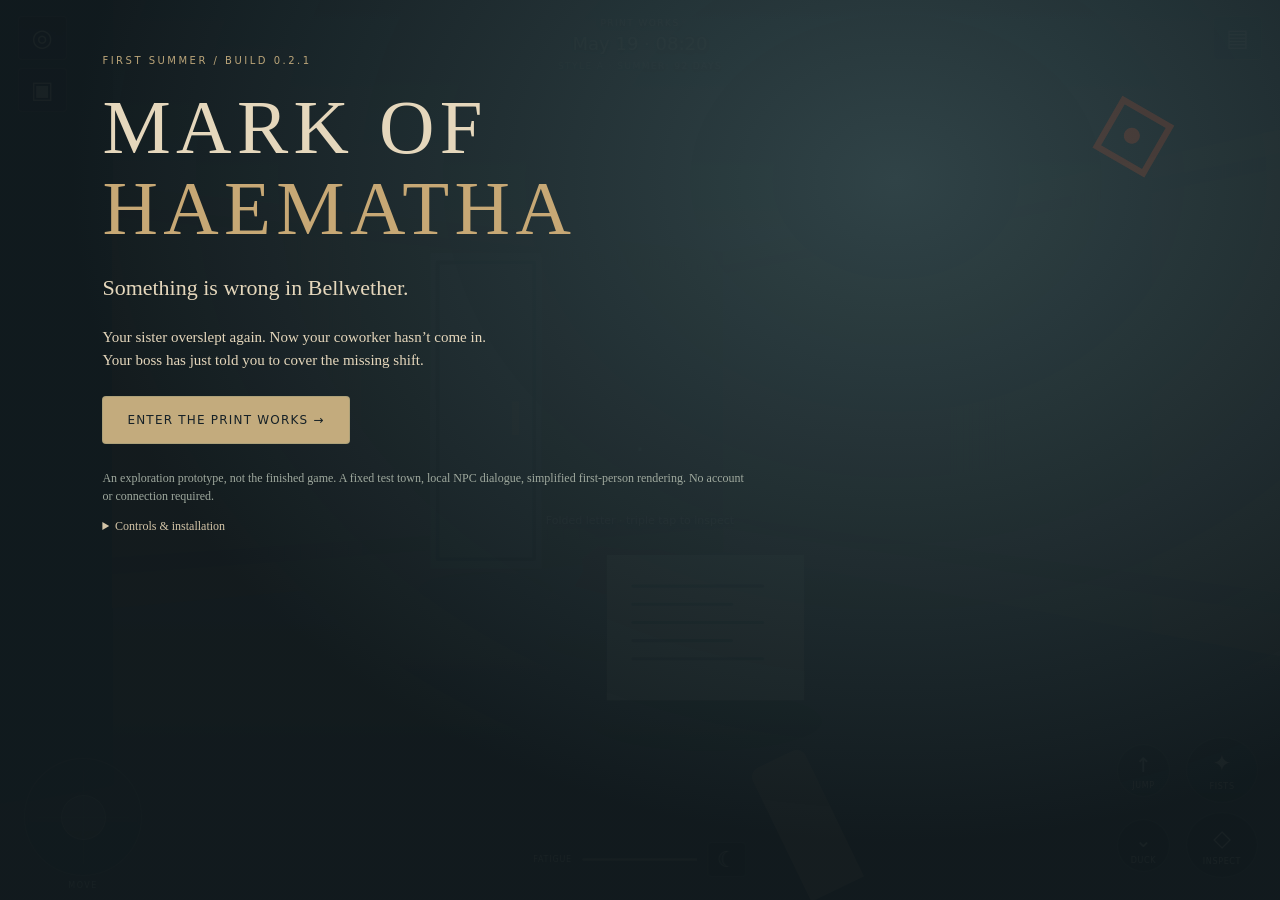
==== commit b67711f6: "Add files via upload" ====
--- a/index.html
+++ b/index.html
@@ -3,6 +3,21 @@
 :root{color-scheme:dark;--paper:#e5d7bc;--muted:#9eaa9e;--ink:#111c20;--gold:#c1a578;--line:#ffffff22;--red:#a44336}*{box-sizing:border-box}body{margin:0;background:#11191b;color:var(--paper);font:15px/1.5 Georgia,serif;overflow:hidden;overscroll-behavior:none}button,input,textarea,select{font:inherit}button{color:var(--paper);background:#253134;border:1px solid #8c927367;border-radius:4px;padding:10px 15px;cursor:pointer}button:hover{background:#3b4846}button:disabled{opacity:.4;cursor:default}button:focus-visible,input:focus-visible{outline:2px solid #dcc39a;outline-offset:3px}button small{display:block;font:8px/1.6 system-ui;letter-spacing:.08em}input,textarea,select{background:#111d21;color:var(--paper);border:1px solid #777f6e;padding:10px;border-radius:3px}textarea{width:100%;resize:vertical}#world{display:block;width:100vw;height:100dvh;touch-action:none}#hud{position:fixed;inset:0;pointer-events:none;padding:env(safe-area-inset-top) env(safe-area-inset-right) env(safe-area-inset-bottom) env(safe-area-inset-left);font-family:system-ui}#hud button,#joystick{pointer-events:auto;touch-action:none;user-select:none;-webkit-user-select:none}#hud button{background:#10212680;border-color:#ddd6ad44;backdrop-filter:blur(5px)}.left-tools{position:absolute;left:max(18px,env(safe-area-inset-left));top:max(16px,env(safe-area-inset-top));display:grid;gap:8px}.left-tools button,#notesButton{font-size:24px;padding:3px 12px}#notesButton{position:absolute;right:max(18px,env(safe-area-inset-right));top:max(16px,env(safe-area-inset-top))}#clock{position:absolute;top:max(16px,env(safe-area-inset-top));left:50%;transform:translateX(-50%);text-align:center;text-shadow:0 2px 4px #000;width:65%}#clock span,#clock small{display:block;font-size:9px;letter-spacing:.16em}#clock strong{font-weight:400;font-size:18px}#clock small{color:#c3c4b2;font-size:8px}#reticle{position:absolute;left:50%;top:50%;font-size:28px;transform:translate(-50%,-50%);color:#fff9}#target{position:absolute;top:57%;left:50%;transform:translateX(-50%);text-align:center;font-size:11px;text-shadow:0 2px 3px black}#joystick{position:absolute;bottom:max(24px,env(safe-area-inset-bottom));left:max(28px,env(safe-area-inset-left));width:118px;height:118px;border:1px solid #e0dfbe45;background:#13292d45;border-radius:50%;backdrop-filter:blur(2px)}#joystick:before,#joystick:after{content:'';position:absolute;background:#d5d4b522;top:50%;left:10%;width:80%;height:1px}#joystick:after{transform:rotate(90deg)}#stick{position:absolute;width:45px;height:45px;top:36px;left:36px;background:#e2d7b226;border:1px solid #ddd8b75c;border-radius:50%}#joystick span{position:absolute;bottom:-17px;width:100%;text-align:center;font-size:8px;letter-spacing:.18em;color:#c5c9b6}#actions{position:absolute;right:max(22px,env(safe-area-inset-right));bottom:24px;display:grid;grid-template-columns:60px 72px;gap:9px;align-items:center}#actions button{height:66px;border-radius:50%;font-size:23px;padding:5px}#actions .small{width:53px;height:53px;font-size:20px}#vitals{position:absolute;bottom:max(25px,env(safe-area-inset-bottom));left:50%;transform:translateX(-50%);display:flex;align-items:center;gap:10px}#vitals small{font-size:8px;letter-spacing:.1em}progress{width:115px;height:5px;accent-color:#bea97d}#restButton{font-size:22px;padding:0 9px}#toast{position:absolute;top:22%;left:50%;transform:translateX(-50%);background:#0c171be8;max-width:65vw;padding:9px 18px;border-left:2px solid var(--gold);opacity:0;transition:opacity .2s;font-size:12px;text-align:center}#toast.show{opacity:1}#damage{position:absolute;inset:0;opacity:0;background:radial-gradient(ellipse,transparent 20%,#b52019b0);transition:opacity .3s}#panel,#notes{position:fixed;z-index:6;inset:7% 7%;padding:24px;background:#132126f5;border:1px solid #a89e7555;box-shadow:0 18px 80px #0009;overflow:auto;backdrop-filter:blur(12px)}[hidden]{display:none!important}.panel-head{display:flex;justify-content:space-between;gap:15px;align-items:center;border-bottom:1px solid var(--line);padding-bottom:14px;margin-bottom:20px}.panel-head h2{margin:0;font-size:23px;font-weight:400}.tabs{display:flex;gap:6px;flex-wrap:wrap}.tabs button{padding:7px 13px;font:11px system-ui}.tabs .active{background:#b9a174;color:#182126}.columns{display:grid;grid-template-columns:1fr 1fr;gap:22px}.card{border:1px solid var(--line);background:#ffffff04;padding:17px;margin:10px 0}.card h3{margin:0 0 9px;font-weight:400}.muted,.fine{color:#9fa99e;font-size:12px}#townMap{width:100%;max-height:54vh;aspect-ratio:1.25;background:#243136;border:1px solid #667169;touch-action:none}.location-list button{display:block;width:100%;text-align:left;margin:9px 0}.location-list small{display:block;color:#aab4a5}.row{display:flex;gap:8px;align-items:center;flex-wrap:wrap}.inventory-grid{display:grid;grid-template-columns:repeat(5,62px);grid-template-rows:repeat(2,62px);gap:5px;position:relative;margin:15px 0}.cell{border:1px dashed #a7a98b55;background:#ffffff03;display:grid;place-content:center;font:10px system-ui;text-align:center;cursor:pointer}.cell.occupied{background:#82735544;border:1px solid #a89b72}.cell.selected{outline:2px solid #d7bc84}.pockets{display:flex;gap:5px}.pockets button{width:73px;min-height:65px;font:10px system-ui;padding:7px}.save-row{border-bottom:1px solid var(--line);padding:10px 0;display:flex;justify-content:space-between;align-items:center;gap:12px}.save-row button{padding:5px 12px}.save-row small{display:block;color:#a9b1a4}#conversation{position:fixed;z-index:5;left:4%;top:17%;width:min(590px,65%);padding:20px;background:#102025ed;border:1px solid #ac9e7155;box-shadow:0 12px 60px #0007}.conversation-head{display:flex;align-items:center;gap:9px;font:11px system-ui;letter-spacing:.1em}.conversation-head span{flex:1}.conversation-head button{font:9px system-ui;padding:6px}#exchange{min-height:100px;max-height:32vh;overflow:auto;margin:18px 0}#exchange p{margin:8px 0}#exchange .you{font-style:italic;color:#a7b3aa;font-size:13px}#talkForm{display:flex;gap:7px}#talkInput{width:100%;min-width:0}#talkForm button{white-space:nowrap}#conversation>small{display:block;margin-top:10px;color:#8e9c93;font-size:10px}#notes{z-index:8;left:38%;right:3%;top:9%;bottom:8%}#notes textarea{height:37vh;background:#e5dbc5;color:#253333;font:16px/1.8 Georgia}#notes ul{padding:0;list-style:none}#notes li{display:flex;gap:8px;padding:8px 0;border-bottom:1px solid var(--line)}#notes li span{flex:1}#inspect{position:fixed;z-index:9;inset:0;background:radial-gradient(ellipse at 35% 45%,#354348,#111b20 70%)}#inspect header{position:absolute;left:5%;right:5%;top:5%;display:flex;justify-content:space-between;font-size:22px}#objectView{position:absolute;top:15%;left:0;width:65%;height:70%;touch-action:none}#objectInfo{position:absolute;right:5%;width:28%;top:25%}#objectInfo button{display:block;margin:10px 0;width:100%}#inspect footer{position:absolute;bottom:5%;left:5%;font:11px system-ui;color:#aab2a4}#welcome{position:fixed;z-index:10;inset:0;overflow:auto;background:radial-gradient(ellipse at 70% 20%,#304347,#10191df5 65%);padding:5vh 8vw}.title-mark{float:right;font-size:160px;line-height:1;color:#a34d3a44;transform:rotate(-15deg)}.eyebrow{font:10px system-ui;letter-spacing:.25em;color:#bba579}h1{font-weight:400;line-height:1.05;font-size:clamp(38px,6vw,78px);letter-spacing:.07em;margin:22px 0}h1 em{color:#c7a875;font-style:normal}.tagline{font-size:22px}.welcome-actions{display:flex;gap:12px;flex-wrap:wrap;margin:25px 0}.welcome-actions button:first-child{background:#c3ab7d;color:#162127;font:12px system-ui;letter-spacing:.1em;padding:16px 24px}.fine{max-width:650px}details{max-width:700px;font-size:12px;color:#aeb6aa}summary{cursor:pointer;color:#d3c4a7}#bootStatus{font:11px system-ui;color:#b7a77f;margin-top:12px}.watch-banner{color:#d7bd83}label{display:block;margin:10px 0}h3{font-weight:400}.help-table{font-size:13px}.help-table td{padding:8px;border-bottom:1px solid var(--line)}@media(max-width:700px){#panel{inset:4%;padding:16px}.panel-head{flex-wrap:wrap;margin-bottom:10px;padding-bottom:9px}.panel-head h2{font-size:18px}.columns{gap:12px;grid-template-columns:1fr 1fr}.inventory-grid{grid-template-columns:repeat(5,43px);grid-template-rows:repeat(2,47px)}#notes{left:28%;padding:15px}#notes textarea{height:35vh}#conversation{left:3%;width:72%;padding:13px}#joystick{width:100px;height:100px;left:22px;bottom:23px}#stick{top:27px;left:27px}#actions{right:18px;gap:5px;grid-template-columns:48px 60px}#actions button{height:56px;font-size:20px}#actions .small{width:45px;height:45px}#vitals{gap:6px}progress{width:65px}#vitals small{display:none}#clock strong{font-size:14px}#clock{top:12px}#clock span{font-size:8px}#objectInfo{top:21%;width:33%;right:4%;font-size:12px}#objectView{width:60%}.title-mark{font-size:80px}.tagline{font-size:18px}#welcome{padding:5vh 7vw}.card{padding:11px}.pockets button{width:50px;padding:3px}.tabs button{padding:6px 9px}}@media(orientation:portrait){#clock{width:57%}#clock span{font-size:7px}#vitals{bottom:162px}.columns{grid-template-columns:1fr}#conversation{width:94%;top:16%}#notes{left:3%;top:32%;bottom:3%}#notes textarea{height:25vh}#inspect header{font-size:17px}#objectView{top:12%;height:44%;width:100%}#objectInfo{top:56%;left:7%;width:86%}#objectInfo .row{display:flex}#objectInfo button{width:auto;display:inline-block;margin-right:7px}#inspect footer{bottom:2%}#townMap{max-height:32vh}#panel{inset:3%}.title-mark{display:none}}@media(prefers-reduced-motion:reduce){*{transition:none!important}}
 
 :root{--visible-height:100dvh;--visible-top:0px}
+/* Map, inventory, and the associated menu tabs are a separate opaque screen. */
+#panel.navigation-screen{inset:0;width:100%;height:100dvh;padding:max(16px,env(safe-area-inset-top)) max(20px,env(safe-area-inset-right)) max(16px,env(safe-area-inset-bottom)) max(20px,env(safe-area-inset-left));background:#132126;border:0;box-shadow:none;backdrop-filter:none;display:flex;flex-direction:column;overflow:hidden}
+#panel.navigation-screen>.panel-head{padding-left:64px;min-height:46px;flex-shrink:0;margin-bottom:12px}
+#panel.navigation-screen>.tabs{flex-shrink:0;padding-bottom:12px;border-bottom:1px solid var(--line)}
+#panel.navigation-screen>#panelBody{flex:1;min-height:0;overflow:auto;overscroll-behavior:contain;padding-top:8px;padding-bottom:12px}
+#panel.navigation-screen #townMap{max-height:65dvh}
+.map-screen #world,.map-screen #conversation,.map-screen #notes{visibility:hidden}
+.map-screen #hud{z-index:7}
+.map-screen #hud>*{visibility:hidden}
+.map-screen #hud>.left-tools{visibility:visible}
+.map-screen .left-tools>#bagButton{visibility:hidden;pointer-events:none}
+.map-screen #mapButton{visibility:visible;background:#b9a174;color:#182126;border-color:#d5c49b}
+.map-screen #hud>#toast{visibility:visible;top:auto;bottom:max(20px,env(safe-area-inset-bottom))}
+@media(orientation:landscape){#panel.navigation-screen #townMap{max-height:calc(100dvh - 240px - env(safe-area-inset-top) - env(safe-area-inset-bottom));min-height:100px}}
+@media(orientation:portrait){#panel.navigation-screen>.panel-head h2{font-size:18px}#panel.navigation-screen>.panel-head{gap:8px;flex-wrap:nowrap}#panel.navigation-screen #closePanel{font-size:12px;padding:9px 11px;white-space:nowrap}#panel.navigation-screen #townMap{max-height:42dvh}}
 html,body{width:100%;height:100%;background:#11191b}
 button,a,input,textarea{-webkit-tap-highlight-color:transparent}
 #world{-webkit-user-select:none;user-select:none}
@@ -67,7 +82,7 @@
 <div id="conversation" hidden><div class="conversation-head"><span id="speaker"></span><button id="endTalk">LEAVE ×</button><button id="talkNotes">▤ NOTES</button></div><div id="exchange" aria-live="polite"></div><form id="talkForm"><input id="talkInput" autocomplete="off" maxlength="240" placeholder="Ask a question or say something…" aria-label="Your response"><button>SAY ↵</button></form><small>Local dialogue prototype · ask naturally about people, the blood, the library, or help.</small></div>
 <div id="notes" hidden></div>
 <div id="inspect" hidden><header><span id="inspectTitle"></span><button id="closeInspect">RETURN ×</button></header><canvas id="objectView"></canvas><aside id="objectInfo"></aside><footer><div class="row"><button id="flipObject">FLIP</button><button id="zoomOut" aria-label="Zoom out">−</button><button id="zoomIn" aria-label="Zoom in">+</button><button id="resetObject">RESET VIEW</button></div><p>Drag to turn and tilt · pinch to zoom · triple tap to return</p></footer></div>
-<div id="welcome"><div class="title-mark">⟐</div><p class="eyebrow">FIRST SUMMER / BUILD 0.2.0</p><h1>MARK OF<br><em>HAEMATHA</em></h1><p class="tagline">Something is wrong in Bellwether.</p><p>Your sister overslept again. Now your coworker hasn’t come in.<br>Your boss has just told you to cover the missing shift.</p><div class="welcome-actions"><button id="begin">ENTER THE PRINT WORKS →</button><button id="resume" hidden>CONTINUE SAVED GAME</button></div><p class="fine">An exploration prototype, not the finished game. A fixed test town, local NPC dialogue, simplified first-person rendering. No account or connection required.</p><details><summary>Controls &amp; installation</summary><p>Phone: landscape recommended. Left stick moves; drag the scene to look. Tap people to talk. Triple tap objects to inspect. Hold DUCK to watch a location. PC: WASD, drag to look, E interact, F inspect, Space jump, C crouch, M map, N notes. Escape closes panels.</p><p>On iPhone, open the hosted game in Safari → Share → Add to Home Screen. Offline play becomes available after one successful online load. Export important saves from Map → Saves.</p></details><div id="bootStatus"></div></div>
+<div id="welcome"><div class="title-mark">⟐</div><p class="eyebrow">FIRST SUMMER / BUILD 0.2.1</p><h1>MARK OF<br><em>HAEMATHA</em></h1><p class="tagline">Something is wrong in Bellwether.</p><p>Your sister overslept again. Now your coworker hasn’t come in.<br>Your boss has just told you to cover the missing shift.</p><div class="welcome-actions"><button id="begin">ENTER THE PRINT WORKS →</button><button id="resume" hidden>CONTINUE SAVED GAME</button></div><p class="fine">An exploration prototype, not the finished game. A fixed test town, local NPC dialogue, simplified first-person rendering. No account or connection required.</p><details><summary>Controls &amp; installation</summary><p>Phone: landscape recommended. Left stick moves; drag the scene to look. Tap people to talk. Triple tap objects to inspect. Hold DUCK to watch a location. PC: WASD, drag to look, E interact, F inspect, Space jump, C crouch, M map, N notes. Escape closes panels.</p><p>On iPhone, open the hosted game in Safari → Share → Add to Home Screen. Offline play becomes available after one successful online load. Export important saves from Map → Saves.</p></details><div id="bootStatus"></div></div>
 <script data-source="app.js">
 'use strict';
 // MARK OF HAEMATHA 0.1 — dependency-free, local-first exploration slice.
@@ -234,7 +249,7 @@
 'use strict';
 // Touch, keyboard, and inspection refinements. Kept separate from world simulation.
 (() => {
-  const BUILD = '0.2.0';
+  const BUILD = '0.2.1';
   const defaults = { look: 1, move: 1, invertY: false, bob: true };
   let joystickPointer = null, selectedWorld = null, selectedUntil = 0;
   let tilt = -.12, gesture = null;
@@ -263,8 +278,30 @@
   const originalClose = closeAll;
   closeAll = function() { releaseInputs(); originalClose(); updateLayout(); };
   const originalPanel = openPanel;
-  openPanel = function(which) { releaseInputs(); originalPanel(which); };
+  openPanel = function(which) {
+    releaseInputs(); originalPanel(which);
+    $('#panel').classList.add('navigation-screen');
+    $('#closePanel').onclick = returnFromMap;
+    updateLayout();
+  };
   Haematha.openPanel = openPanel;
+  function returnFromMap() {
+    document.activeElement?.blur();
+    $('#panel').hidden = true;
+    pendingTake = null;
+    releaseInputs(); updateLayout();
+  }
+  function toggleMap() {
+    if (!started) return;
+    if (!$('#panel').hidden && $('#panel').classList.contains('navigation-screen')) returnFromMap();
+    else { $('#inspect').hidden = true; openPanel('map'); }
+  }
+  $('#mapButton').onclick = toggleMap;
+  window.addEventListener('keydown', e => {
+    if (e.key.toLowerCase() !== 'm' || ['INPUT','TEXTAREA','SELECT'].includes(document.activeElement?.tagName)) return;
+    e.preventDefault(); e.stopImmediatePropagation();
+    if (!e.repeat) toggleMap();
+  }, true);
   const originalNotes = openNotes;
   openNotes = function(mode) { releaseInputs(); originalNotes(mode); updateLayout(); };
   const originalTalk = startTalk;
@@ -410,6 +447,13 @@
       if(face.texture){g.save();g.clip();const o=project(0,0,thickness/2),u=project(1,0,thickness/2),v=project(0,1,thickness/2);g.transform((u.x-o.x)*size,(u.y-o.y)*size,(v.x-o.x)*size,(v.y-o.y)*size,o.x*size,o.y*size);drawObject(g,id,1,0,true);g.restore();}}
   }
   function updateLayout(){
+    if ($('#panel').hidden) $('#panel').classList.remove('navigation-screen');
+    const navigation = !$('#panel').hidden && $('#panel').classList.contains('navigation-screen');
+    document.body.classList.toggle('map-screen', navigation);
+    $('#mapButton').setAttribute('aria-expanded', String(navigation));
+    $('#mapButton').setAttribute('aria-label', navigation ? 'Return to game' : 'Map and menu');
+    $('#mapButton').title = navigation ? 'Return to game' : 'Map and menu';
+    $('#mapButton').setAttribute('aria-controls', 'panel');
     document.body.classList.toggle('notebook-with-talk',!$('#notes').hidden&&!$('#conversation').hidden);
     const v=window.visualViewport,typing=['INPUT','TEXTAREA'].includes(document.activeElement?.tagName);
     document.body.classList.toggle('keyboard-open',!!(v&&typing&&v.height<innerHeight*.78));
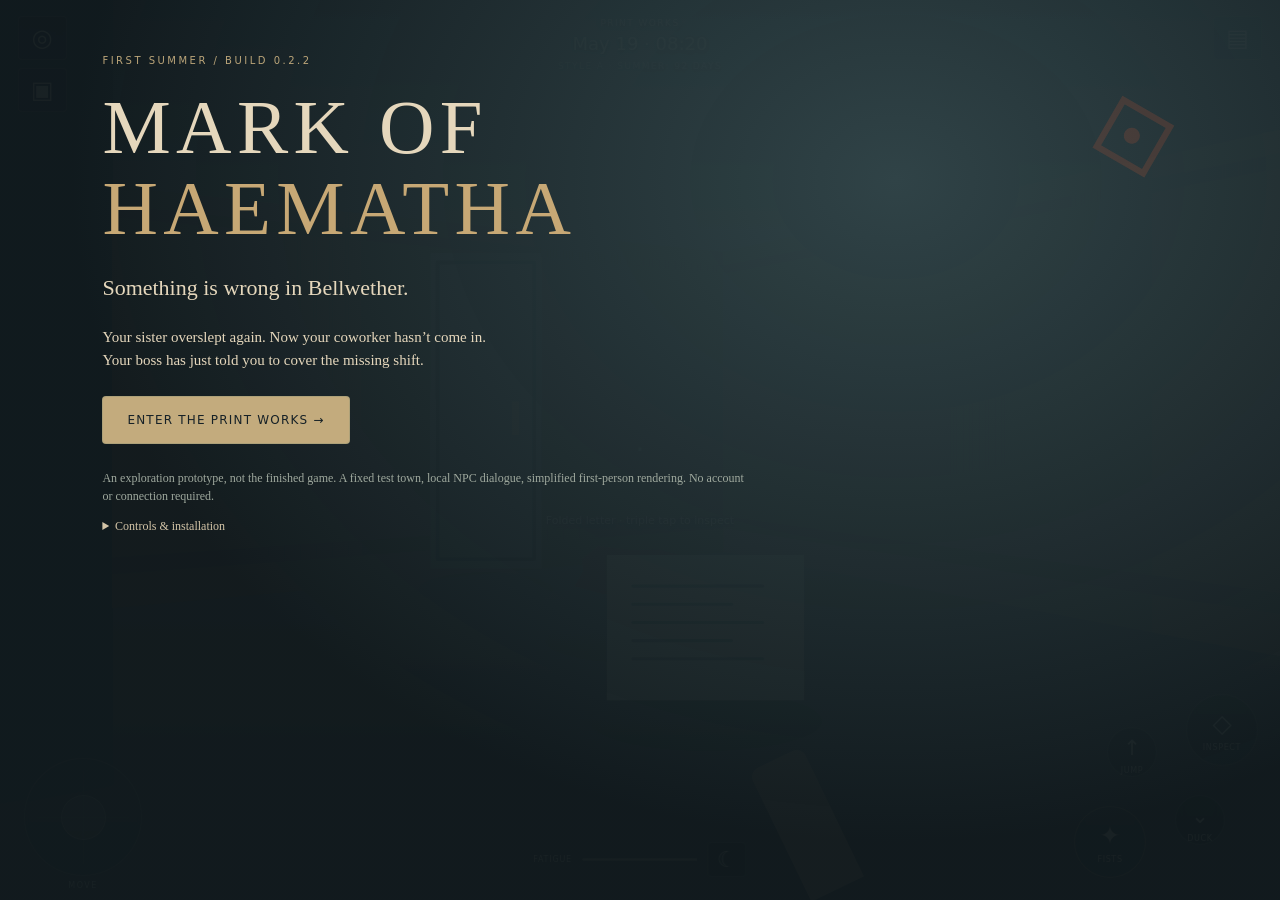
==== commit 2e2d2e37: "Add files via upload" ====
--- a/index.html
+++ b/index.html
@@ -3,6 +3,21 @@
 :root{color-scheme:dark;--paper:#e5d7bc;--muted:#9eaa9e;--ink:#111c20;--gold:#c1a578;--line:#ffffff22;--red:#a44336}*{box-sizing:border-box}body{margin:0;background:#11191b;color:var(--paper);font:15px/1.5 Georgia,serif;overflow:hidden;overscroll-behavior:none}button,input,textarea,select{font:inherit}button{color:var(--paper);background:#253134;border:1px solid #8c927367;border-radius:4px;padding:10px 15px;cursor:pointer}button:hover{background:#3b4846}button:disabled{opacity:.4;cursor:default}button:focus-visible,input:focus-visible{outline:2px solid #dcc39a;outline-offset:3px}button small{display:block;font:8px/1.6 system-ui;letter-spacing:.08em}input,textarea,select{background:#111d21;color:var(--paper);border:1px solid #777f6e;padding:10px;border-radius:3px}textarea{width:100%;resize:vertical}#world{display:block;width:100vw;height:100dvh;touch-action:none}#hud{position:fixed;inset:0;pointer-events:none;padding:env(safe-area-inset-top) env(safe-area-inset-right) env(safe-area-inset-bottom) env(safe-area-inset-left);font-family:system-ui}#hud button,#joystick{pointer-events:auto;touch-action:none;user-select:none;-webkit-user-select:none}#hud button{background:#10212680;border-color:#ddd6ad44;backdrop-filter:blur(5px)}.left-tools{position:absolute;left:max(18px,env(safe-area-inset-left));top:max(16px,env(safe-area-inset-top));display:grid;gap:8px}.left-tools button,#notesButton{font-size:24px;padding:3px 12px}#notesButton{position:absolute;right:max(18px,env(safe-area-inset-right));top:max(16px,env(safe-area-inset-top))}#clock{position:absolute;top:max(16px,env(safe-area-inset-top));left:50%;transform:translateX(-50%);text-align:center;text-shadow:0 2px 4px #000;width:65%}#clock span,#clock small{display:block;font-size:9px;letter-spacing:.16em}#clock strong{font-weight:400;font-size:18px}#clock small{color:#c3c4b2;font-size:8px}#reticle{position:absolute;left:50%;top:50%;font-size:28px;transform:translate(-50%,-50%);color:#fff9}#target{position:absolute;top:57%;left:50%;transform:translateX(-50%);text-align:center;font-size:11px;text-shadow:0 2px 3px black}#joystick{position:absolute;bottom:max(24px,env(safe-area-inset-bottom));left:max(28px,env(safe-area-inset-left));width:118px;height:118px;border:1px solid #e0dfbe45;background:#13292d45;border-radius:50%;backdrop-filter:blur(2px)}#joystick:before,#joystick:after{content:'';position:absolute;background:#d5d4b522;top:50%;left:10%;width:80%;height:1px}#joystick:after{transform:rotate(90deg)}#stick{position:absolute;width:45px;height:45px;top:36px;left:36px;background:#e2d7b226;border:1px solid #ddd8b75c;border-radius:50%}#joystick span{position:absolute;bottom:-17px;width:100%;text-align:center;font-size:8px;letter-spacing:.18em;color:#c5c9b6}#actions{position:absolute;right:max(22px,env(safe-area-inset-right));bottom:24px;display:grid;grid-template-columns:60px 72px;gap:9px;align-items:center}#actions button{height:66px;border-radius:50%;font-size:23px;padding:5px}#actions .small{width:53px;height:53px;font-size:20px}#vitals{position:absolute;bottom:max(25px,env(safe-area-inset-bottom));left:50%;transform:translateX(-50%);display:flex;align-items:center;gap:10px}#vitals small{font-size:8px;letter-spacing:.1em}progress{width:115px;height:5px;accent-color:#bea97d}#restButton{font-size:22px;padding:0 9px}#toast{position:absolute;top:22%;left:50%;transform:translateX(-50%);background:#0c171be8;max-width:65vw;padding:9px 18px;border-left:2px solid var(--gold);opacity:0;transition:opacity .2s;font-size:12px;text-align:center}#toast.show{opacity:1}#damage{position:absolute;inset:0;opacity:0;background:radial-gradient(ellipse,transparent 20%,#b52019b0);transition:opacity .3s}#panel,#notes{position:fixed;z-index:6;inset:7% 7%;padding:24px;background:#132126f5;border:1px solid #a89e7555;box-shadow:0 18px 80px #0009;overflow:auto;backdrop-filter:blur(12px)}[hidden]{display:none!important}.panel-head{display:flex;justify-content:space-between;gap:15px;align-items:center;border-bottom:1px solid var(--line);padding-bottom:14px;margin-bottom:20px}.panel-head h2{margin:0;font-size:23px;font-weight:400}.tabs{display:flex;gap:6px;flex-wrap:wrap}.tabs button{padding:7px 13px;font:11px system-ui}.tabs .active{background:#b9a174;color:#182126}.columns{display:grid;grid-template-columns:1fr 1fr;gap:22px}.card{border:1px solid var(--line);background:#ffffff04;padding:17px;margin:10px 0}.card h3{margin:0 0 9px;font-weight:400}.muted,.fine{color:#9fa99e;font-size:12px}#townMap{width:100%;max-height:54vh;aspect-ratio:1.25;background:#243136;border:1px solid #667169;touch-action:none}.location-list button{display:block;width:100%;text-align:left;margin:9px 0}.location-list small{display:block;color:#aab4a5}.row{display:flex;gap:8px;align-items:center;flex-wrap:wrap}.inventory-grid{display:grid;grid-template-columns:repeat(5,62px);grid-template-rows:repeat(2,62px);gap:5px;position:relative;margin:15px 0}.cell{border:1px dashed #a7a98b55;background:#ffffff03;display:grid;place-content:center;font:10px system-ui;text-align:center;cursor:pointer}.cell.occupied{background:#82735544;border:1px solid #a89b72}.cell.selected{outline:2px solid #d7bc84}.pockets{display:flex;gap:5px}.pockets button{width:73px;min-height:65px;font:10px system-ui;padding:7px}.save-row{border-bottom:1px solid var(--line);padding:10px 0;display:flex;justify-content:space-between;align-items:center;gap:12px}.save-row button{padding:5px 12px}.save-row small{display:block;color:#a9b1a4}#conversation{position:fixed;z-index:5;left:4%;top:17%;width:min(590px,65%);padding:20px;background:#102025ed;border:1px solid #ac9e7155;box-shadow:0 12px 60px #0007}.conversation-head{display:flex;align-items:center;gap:9px;font:11px system-ui;letter-spacing:.1em}.conversation-head span{flex:1}.conversation-head button{font:9px system-ui;padding:6px}#exchange{min-height:100px;max-height:32vh;overflow:auto;margin:18px 0}#exchange p{margin:8px 0}#exchange .you{font-style:italic;color:#a7b3aa;font-size:13px}#talkForm{display:flex;gap:7px}#talkInput{width:100%;min-width:0}#talkForm button{white-space:nowrap}#conversation>small{display:block;margin-top:10px;color:#8e9c93;font-size:10px}#notes{z-index:8;left:38%;right:3%;top:9%;bottom:8%}#notes textarea{height:37vh;background:#e5dbc5;color:#253333;font:16px/1.8 Georgia}#notes ul{padding:0;list-style:none}#notes li{display:flex;gap:8px;padding:8px 0;border-bottom:1px solid var(--line)}#notes li span{flex:1}#inspect{position:fixed;z-index:9;inset:0;background:radial-gradient(ellipse at 35% 45%,#354348,#111b20 70%)}#inspect header{position:absolute;left:5%;right:5%;top:5%;display:flex;justify-content:space-between;font-size:22px}#objectView{position:absolute;top:15%;left:0;width:65%;height:70%;touch-action:none}#objectInfo{position:absolute;right:5%;width:28%;top:25%}#objectInfo button{display:block;margin:10px 0;width:100%}#inspect footer{position:absolute;bottom:5%;left:5%;font:11px system-ui;color:#aab2a4}#welcome{position:fixed;z-index:10;inset:0;overflow:auto;background:radial-gradient(ellipse at 70% 20%,#304347,#10191df5 65%);padding:5vh 8vw}.title-mark{float:right;font-size:160px;line-height:1;color:#a34d3a44;transform:rotate(-15deg)}.eyebrow{font:10px system-ui;letter-spacing:.25em;color:#bba579}h1{font-weight:400;line-height:1.05;font-size:clamp(38px,6vw,78px);letter-spacing:.07em;margin:22px 0}h1 em{color:#c7a875;font-style:normal}.tagline{font-size:22px}.welcome-actions{display:flex;gap:12px;flex-wrap:wrap;margin:25px 0}.welcome-actions button:first-child{background:#c3ab7d;color:#162127;font:12px system-ui;letter-spacing:.1em;padding:16px 24px}.fine{max-width:650px}details{max-width:700px;font-size:12px;color:#aeb6aa}summary{cursor:pointer;color:#d3c4a7}#bootStatus{font:11px system-ui;color:#b7a77f;margin-top:12px}.watch-banner{color:#d7bd83}label{display:block;margin:10px 0}h3{font-weight:400}.help-table{font-size:13px}.help-table td{padding:8px;border-bottom:1px solid var(--line)}@media(max-width:700px){#panel{inset:4%;padding:16px}.panel-head{flex-wrap:wrap;margin-bottom:10px;padding-bottom:9px}.panel-head h2{font-size:18px}.columns{gap:12px;grid-template-columns:1fr 1fr}.inventory-grid{grid-template-columns:repeat(5,43px);grid-template-rows:repeat(2,47px)}#notes{left:28%;padding:15px}#notes textarea{height:35vh}#conversation{left:3%;width:72%;padding:13px}#joystick{width:100px;height:100px;left:22px;bottom:23px}#stick{top:27px;left:27px}#actions{right:18px;gap:5px;grid-template-columns:48px 60px}#actions button{height:56px;font-size:20px}#actions .small{width:45px;height:45px}#vitals{gap:6px}progress{width:65px}#vitals small{display:none}#clock strong{font-size:14px}#clock{top:12px}#clock span{font-size:8px}#objectInfo{top:21%;width:33%;right:4%;font-size:12px}#objectView{width:60%}.title-mark{font-size:80px}.tagline{font-size:18px}#welcome{padding:5vh 7vw}.card{padding:11px}.pockets button{width:50px;padding:3px}.tabs button{padding:6px 9px}}@media(orientation:portrait){#clock{width:57%}#clock span{font-size:7px}#vitals{bottom:162px}.columns{grid-template-columns:1fr}#conversation{width:94%;top:16%}#notes{left:3%;top:32%;bottom:3%}#notes textarea{height:25vh}#inspect header{font-size:17px}#objectView{top:12%;height:44%;width:100%}#objectInfo{top:56%;left:7%;width:86%}#objectInfo .row{display:flex}#objectInfo button{width:auto;display:inline-block;margin-right:7px}#inspect footer{bottom:2%}#townMap{max-height:32vh}#panel{inset:3%}.title-mark{display:none}}@media(prefers-reduced-motion:reduce){*{transition:none!important}}
 
 :root{--visible-height:100dvh;--visible-top:0px}
+/* Upward-tilted diamond: Attack left, Interact upper right, smaller movement actions. */
+#actions{display:block;width:184px;height:184px}
+#actions button{position:absolute;width:72px;height:72px;padding:5px;border-radius:50%;font-size:25px}
+#actions .small{width:50px;height:50px;font-size:21px}
+#actions #attackButton{left:0;top:112px}
+#actions #interactButton{left:112px;top:0}
+#actions #jumpButton{left:33px;top:33px}
+#actions #duckButton{left:101px;top:101px}
+#actions #attackButton{border-color:#d0b88c80;background:#26303488}
+.equipment-slot{display:flex;align-items:center;justify-content:space-between;gap:12px;margin:8px 0 16px;padding:12px 16px;border:1px solid #bba276;background:#bba2760c}
+.equipment-slot small{display:block;font:9px system-ui;letter-spacing:.15em;color:#bba276}
+.equipment-slot strong{font-size:18px;font-weight:400}
+.equipment-status{color:#d6bd85}
+.equipped-item{border-color:#d6bd85!important;box-shadow:inset 0 0 0 1px #d6bd8588}
+#invEquip[aria-pressed=true]{background:#b9a174;color:#182126}
 /* Map, inventory, and the associated menu tabs are a separate opaque screen. */
 #panel.navigation-screen{inset:0;width:100%;height:100dvh;padding:max(16px,env(safe-area-inset-top)) max(20px,env(safe-area-inset-right)) max(16px,env(safe-area-inset-bottom)) max(20px,env(safe-area-inset-left));background:#132126;border:0;box-shadow:none;backdrop-filter:none;display:flex;flex-direction:column;overflow:hidden}
 #panel.navigation-screen>.panel-head{padding-left:64px;min-height:46px;flex-shrink:0;margin-bottom:12px}
@@ -82,7 +97,7 @@
 <div id="conversation" hidden><div class="conversation-head"><span id="speaker"></span><button id="endTalk">LEAVE ×</button><button id="talkNotes">▤ NOTES</button></div><div id="exchange" aria-live="polite"></div><form id="talkForm"><input id="talkInput" autocomplete="off" maxlength="240" placeholder="Ask a question or say something…" aria-label="Your response"><button>SAY ↵</button></form><small>Local dialogue prototype · ask naturally about people, the blood, the library, or help.</small></div>
 <div id="notes" hidden></div>
 <div id="inspect" hidden><header><span id="inspectTitle"></span><button id="closeInspect">RETURN ×</button></header><canvas id="objectView"></canvas><aside id="objectInfo"></aside><footer><div class="row"><button id="flipObject">FLIP</button><button id="zoomOut" aria-label="Zoom out">−</button><button id="zoomIn" aria-label="Zoom in">+</button><button id="resetObject">RESET VIEW</button></div><p>Drag to turn and tilt · pinch to zoom · triple tap to return</p></footer></div>
-<div id="welcome"><div class="title-mark">⟐</div><p class="eyebrow">FIRST SUMMER / BUILD 0.2.1</p><h1>MARK OF<br><em>HAEMATHA</em></h1><p class="tagline">Something is wrong in Bellwether.</p><p>Your sister overslept again. Now your coworker hasn’t come in.<br>Your boss has just told you to cover the missing shift.</p><div class="welcome-actions"><button id="begin">ENTER THE PRINT WORKS →</button><button id="resume" hidden>CONTINUE SAVED GAME</button></div><p class="fine">An exploration prototype, not the finished game. A fixed test town, local NPC dialogue, simplified first-person rendering. No account or connection required.</p><details><summary>Controls &amp; installation</summary><p>Phone: landscape recommended. Left stick moves; drag the scene to look. Tap people to talk. Triple tap objects to inspect. Hold DUCK to watch a location. PC: WASD, drag to look, E interact, F inspect, Space jump, C crouch, M map, N notes. Escape closes panels.</p><p>On iPhone, open the hosted game in Safari → Share → Add to Home Screen. Offline play becomes available after one successful online load. Export important saves from Map → Saves.</p></details><div id="bootStatus"></div></div>
+<div id="welcome"><div class="title-mark">⟐</div><p class="eyebrow">FIRST SUMMER / BUILD 0.2.2</p><h1>MARK OF<br><em>HAEMATHA</em></h1><p class="tagline">Something is wrong in Bellwether.</p><p>Your sister overslept again. Now your coworker hasn’t come in.<br>Your boss has just told you to cover the missing shift.</p><div class="welcome-actions"><button id="begin">ENTER THE PRINT WORKS →</button><button id="resume" hidden>CONTINUE SAVED GAME</button></div><p class="fine">An exploration prototype, not the finished game. A fixed test town, local NPC dialogue, simplified first-person rendering. No account or connection required.</p><details><summary>Controls &amp; installation</summary><p>Phone: landscape recommended. Left stick moves; drag the scene to look. Tap people to talk. Triple tap objects to inspect. Hold DUCK to watch a location. PC: WASD, drag to look, E interact, F inspect, Space jump, C crouch, M map, N notes. Escape closes panels.</p><p>On iPhone, open the hosted game in Safari → Share → Add to Home Screen. Offline play becomes available after one successful online load. Export important saves from Map → Saves.</p></details><div id="bootStatus"></div></div>
 <script data-source="app.js">
 'use strict';
 // MARK OF HAEMATHA 0.1 — dependency-free, local-first exploration slice.
@@ -249,7 +264,7 @@
 'use strict';
 // Touch, keyboard, and inspection refinements. Kept separate from world simulation.
 (() => {
-  const BUILD = '0.2.1';
+  const BUILD = '0.2.2';
   const defaults = { look: 1, move: 1, invertY: false, bob: true };
   let joystickPointer = null, selectedWorld = null, selectedUntil = 0;
   let tilt = -.12, gesture = null;
@@ -273,7 +288,7 @@
   }
   // Old build saves retain schema 1. Missing control settings receive defaults.
   const originalLoad = loadSave;
-  loadSave = function(save) { releaseInputs(); originalLoad(save); preferences(); selectedWorld = null; updateLayout(); };
+  loadSave = function(save) { releaseInputs(); originalLoad(save); preferences(); selectedWorld = null; selectedItem = null; updateLayout(); };
   Haematha.load = loadSave;
   const originalClose = closeAll;
   closeAll = function() { releaseInputs(); originalClose(); updateLayout(); };
@@ -314,8 +329,57 @@
   openInspect = function(id) {
     releaseInputs(); objectPointers.clear(); objectTap = []; gesture = null; tilt = -.12;
     originalInspect(id);
+    // Equipment is chosen in inventory, after the item has actually been collected.
+    $('#equipItem')?.remove();
+    if (ITEMS[id].power) {
+      $('#useItem')?.remove();
+      const hint = document.createElement('p'); hint.className = 'muted';
+      hint.textContent = state.inventory.some(i=>i.id===id) ? 'Equip this item from Inventory.' : 'Take this item, then equip it from Inventory.';
+      $('#objectInfo').append(hint);
+    }
   };
   Haematha.openInspect = openInspect;
+  const originalInventory = inventoryPanel;
+  inventoryPanel = function() {
+    originalInventory();
+    const name = state.equipped ? ITEMS[state.equipped].name : 'Fists';
+    const slot = document.createElement('section'); slot.id='equippedSlot'; slot.className='equipment-slot';
+    const caption=document.createElement('div');
+    const label=document.createElement('small'); label.textContent='CURRENTLY EQUIPPED';
+    const value=document.createElement('strong'); value.textContent=name;
+    caption.append(label,value);slot.append(caption);
+    if(state.equipped){const b=document.createElement('button');b.id='unequipCurrent';b.textContent='Unequip';b.onclick=()=>equip(state.equipped);slot.append(b);}
+    $('#panelBody').prepend(slot);
+    if(selectedItem && state.inventory.includes(selectedItem) && ITEMS[selectedItem.id].power){
+      const active=state.equipped===selectedItem.id;
+      $('#invEquip').textContent=active?'Unequip':'Equip';
+      $('#invEquip').setAttribute('aria-pressed',String(active));
+      const status=document.createElement('p');status.id='equipmentStatus';status.className=active?'equipment-status':'muted';
+      status.textContent=active?'Equipped — ready on the Attack button.':'Carried — select Equip to ready this item.';
+      $('#inventoryDetail h3').after(status);
+      // Using a weapon and equipping it are the same action; present one clear control.
+      $('#invUse').remove();
+    }
+    const cells=[...$('#bagGrid').children];
+    for(let y=0;y<2;y++)for(let x=0;x<5;x++){
+      const i=state.inventory.find(i=>i.slot==='bag'&&i.id===state.equipped&&x>=i.x&&x<i.x+ITEMS[i.id].w&&y>=i.y&&y<i.y+ITEMS[i.id].h);
+      if(i){cells[y*5+x].classList.add('equipped-item');cells[y*5+x].title=ITEMS[i.id].name+' · equipped';}
+    }
+    [...$('#pockets').children].forEach((b,p)=>{if(state.inventory.some(i=>i.slot==='pocket'&&i.p===p&&i.id===state.equipped))b.classList.add('equipped-item');});
+  };
+  const originalEquip=equip;
+  equip=function(id){
+    const before=state.equipped; originalEquip(id);
+    if(before!==state.equipped){
+      if(!$('#panel').hidden&&tab==='inventory')inventoryPanel();
+      updateHUD(); autoSave('Equipment changed');
+    }
+  };
+  const originalPut=putItem;
+  putItem=function(id,placement){
+    const count=state.inventory.length; originalPut(id,placement);
+    if(state.inventory.length>count){selectedItem=state.inventory.at(-1);inventoryPanel();}
+  };
   const originalSettings = settingsPanel;
   settingsPanel = function() {
     originalSettings();
@@ -386,6 +450,10 @@
   renderWorld=function(t){if(!preferences().bob)walkBob=0;originalRender(t);};
   updateHUD=function(){
     originalHUD();if(!preferences().bob)walkBob=0;
+    const weapon=state.equipped;
+    $('#weaponLabel').textContent=weapon=== 'wrench'?'WRENCH':weapon==='wood'?'HANDLE':'FISTS';
+    $('#attackButton').setAttribute('aria-label','Attack with '+(weapon?ITEMS[weapon].name:'fists'));
+    $('#attackButton').title='Attack with '+(weapon?ITEMS[weapon].name:'fists');
     const current=selectedTarget()||nearest();
     $('#interactButton small').textContent=current?(current.npc?'TALK':'INSPECT'):'INTERACT';
     if(selectedTarget())$('#target').textContent=ITEMS[current.id].name+' · ◇ INSPECT';
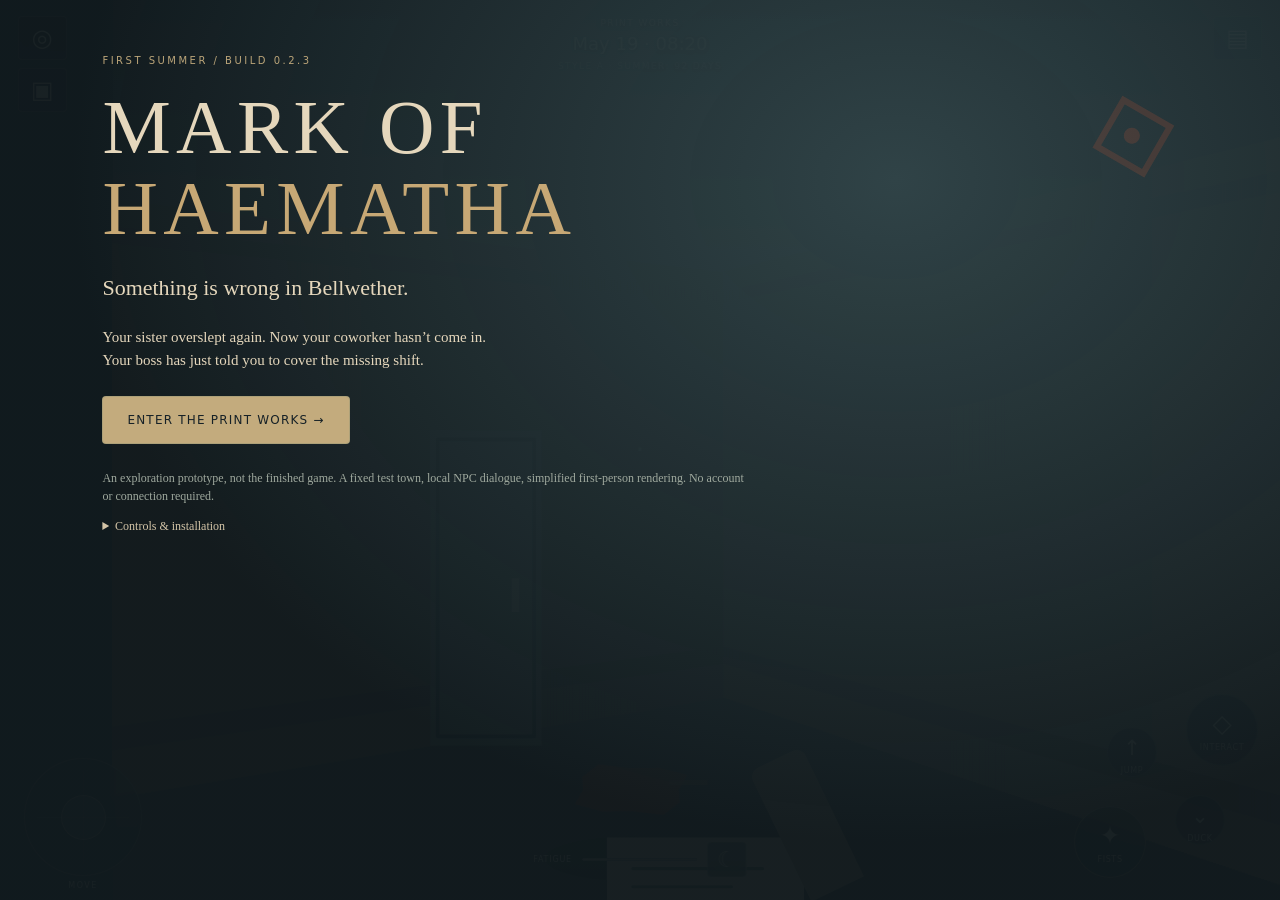
==== commit d3f8b578: "Add files via upload" ====
--- a/index.html
+++ b/index.html
@@ -97,13 +97,15 @@
 <div id="conversation" hidden><div class="conversation-head"><span id="speaker"></span><button id="endTalk">LEAVE ×</button><button id="talkNotes">▤ NOTES</button></div><div id="exchange" aria-live="polite"></div><form id="talkForm"><input id="talkInput" autocomplete="off" maxlength="240" placeholder="Ask a question or say something…" aria-label="Your response"><button>SAY ↵</button></form><small>Local dialogue prototype · ask naturally about people, the blood, the library, or help.</small></div>
 <div id="notes" hidden></div>
 <div id="inspect" hidden><header><span id="inspectTitle"></span><button id="closeInspect">RETURN ×</button></header><canvas id="objectView"></canvas><aside id="objectInfo"></aside><footer><div class="row"><button id="flipObject">FLIP</button><button id="zoomOut" aria-label="Zoom out">−</button><button id="zoomIn" aria-label="Zoom in">+</button><button id="resetObject">RESET VIEW</button></div><p>Drag to turn and tilt · pinch to zoom · triple tap to return</p></footer></div>
-<div id="welcome"><div class="title-mark">⟐</div><p class="eyebrow">FIRST SUMMER / BUILD 0.2.2</p><h1>MARK OF<br><em>HAEMATHA</em></h1><p class="tagline">Something is wrong in Bellwether.</p><p>Your sister overslept again. Now your coworker hasn’t come in.<br>Your boss has just told you to cover the missing shift.</p><div class="welcome-actions"><button id="begin">ENTER THE PRINT WORKS →</button><button id="resume" hidden>CONTINUE SAVED GAME</button></div><p class="fine">An exploration prototype, not the finished game. A fixed test town, local NPC dialogue, simplified first-person rendering. No account or connection required.</p><details><summary>Controls &amp; installation</summary><p>Phone: landscape recommended. Left stick moves; drag the scene to look. Tap people to talk. Triple tap objects to inspect. Hold DUCK to watch a location. PC: WASD, drag to look, E interact, F inspect, Space jump, C crouch, M map, N notes. Escape closes panels.</p><p>On iPhone, open the hosted game in Safari → Share → Add to Home Screen. Offline play becomes available after one successful online load. Export important saves from Map → Saves.</p></details><div id="bootStatus"></div></div>
+<div id="welcome"><div class="title-mark">⟐</div><p class="eyebrow">FIRST SUMMER / BUILD 0.2.3</p><h1>MARK OF<br><em>HAEMATHA</em></h1><p class="tagline">Something is wrong in Bellwether.</p><p>Your sister overslept again. Now your coworker hasn’t come in.<br>Your boss has just told you to cover the missing shift.</p><div class="welcome-actions"><button id="begin">ENTER THE PRINT WORKS →</button><button id="resume" hidden>CONTINUE SAVED GAME</button></div><p class="fine">An exploration prototype, not the finished game. A fixed test town, local NPC dialogue, simplified first-person rendering. No account or connection required.</p><details><summary>Controls &amp; installation</summary><p>Phone: landscape recommended. Left stick moves; drag the scene to look. Tap people to talk. Triple tap objects to inspect. Hold DUCK to watch a location. PC: WASD, drag to look, E interact, F inspect, Space jump, C crouch, M map, N notes. Escape closes panels.</p><p>On iPhone, open the hosted game in Safari → Share → Add to Home Screen. Offline play becomes available after one successful online load. Export important saves from Map → Saves.</p></details><div id="bootStatus"></div></div>
 <script data-source="app.js">
 'use strict';
 // MARK OF HAEMATHA 0.1 — dependency-free, local-first exploration slice.
 const $=s=>document.querySelector(s), $$=s=>[...document.querySelectorAll(s)];
 const canvas=$('#world'),ctx=canvas.getContext('2d',{alpha:false});
 const VERSION=1, STORE='haematha-pwa-v1', W=26,H=22, FOV=Math.PI/2.8;
+const CAMERA={standing:1.28,crouching:.82,wall:2.2,maxPitch:55*Math.PI/180};
+let cameraHeight=CAMERA.standing,frameEyeHeight=CAMERA.standing,frameHorizon=0,frameProjection=1;
 const grid=Array.from({length:H},(_,y)=>Array.from({length:W},(_,x)=>x===0||y===0||x===W-1||y===H-1?1:0));
 function room(x,y,w,h,type,door){for(let j=y;j<y+h;j++)for(let i=x;i<x+w;i++)if(i===x||i===x+w-1||j===y||j===y+h-1)grid[j][i]=type;grid[door[1]][door[0]]=0;}
 room(2,2,9,9,2,[10,6]);room(16,3,8,10,3,[16,7]);room(2,14,9,6,4,[10,16]);room(17,16,7,5,2,[17,18]);
@@ -156,7 +158,7 @@
 function closeAll(){for(const id of ['panel','notes','inspect','conversation'])$('#'+id).hidden=true;talking=null;inspectId=null;pendingTake=null;keys={};joy={x:0,y:0};$('#stick').style.transform='';}
 function startGame(){started=true;$('#welcome').hidden=true;toast('Edith: “Thomas is absent. I need you to cover his shift.”');autoSave('Arrival at the print works');}
 $('#begin').onclick=startGame;$('#resume').onclick=()=>loadSave((storage.auto[0]||storage.manual[0]).state);
-function nearest(){return projected.filter(o=>o.distance<2.7&&Math.abs(o.screenX-canvas.width/2)<canvas.width*.18).sort((a,b)=>a.distance-b.distance)[0];}
+function nearest(){return projected.filter(o=>o.distance<2.7&&Math.abs(o.screenX-canvas.width/2)<canvas.width*.18&&o.top<canvas.height*.64&&o.bottom>canvas.height*.36).sort((a,b)=>a.distance-b.distance)[0];}
 function interact(entity){if(!entity)entity=nearest();if(!entity){toast('Move closer to a person or object. Triple tap an object to inspect it.');return;}if(entity.npc)startTalk(entity.id);else openInspect(entity.id);}
 function startTalk(id){talking=id;watch=null;$('#conversation').hidden=false;$('#speaker').textContent=NPCS[id].name+(id==='sister'?' '+state.surname:'')+' · '+NPCS[id].role;const greetings={boss:'What is it? We have orders to finish, and Thomas hasn’t even sent word.',coworker:'What can I help you with? I can spare a minute.',librarian:'How may I assist you? Please keep your voice low.',sister:'What is it? I’m sorry. My head is still pounding.',passer:'Need directions? I’m due across town.'};setExchange('',greetings[id]);}
 function setExchange(you,npc){$('#exchange').innerHTML=(you?`<p class="you">You: ${escapeHTML(you)}</p>`:'')+`<p>${escapeHTML(npc)}</p>`;}
@@ -216,10 +218,15 @@
 function resize(){const ratio=Math.min(devicePixelRatio||1,1.5),w=Math.round(innerWidth*ratio),h=Math.round(innerHeight*ratio);if(canvas.width!==w||canvas.height!==h){canvas.width=w;canvas.height=h;}}
 function cast(angle){const p=state.player,dx=Math.cos(angle),dy=Math.sin(angle);let mx=Math.floor(p.x),my=Math.floor(p.y),ddx=Math.abs(1/dx),ddy=Math.abs(1/dy),sx=dx<0?-1:1,sy=dy<0?-1:1,sdx=(dx<0?p.x-mx:mx+1-p.x)*ddx,sdy=(dy<0?p.y-my:my+1-p.y)*ddy,side=0,d=0,type=1;for(let i=0;i<90;i++){if(sdx<sdy){sdx+=ddx;mx+=sx;side=0;d=sdx-ddx;}else{sdy+=ddy;my+=sy;side=1;d=sdy-ddy;}type=grid[my]?.[mx]||0;if(type)break;if(mx<0||my<0||mx>=W||my>=H)break;}const hit=side?p.x+d*dx:p.y+d*dy;return{d:Math.max(.05,d),side,type,u:hit-Math.floor(hit),x:mx,y:my};}
 const COLORS={1:[68,83,79],2:[146,121,96],3:[147,139,111],4:[116,139,131],5:[64,77,79],6:[96,72,52]};
-function renderWorld(t){resize();const w=canvas.width,h=canvas.height,p=state.player,B=state.style==='B',outside=atLocation()==='street',night=state.minutes<6*60||state.minutes>20*60;let horizon=h*(.46+(p.pitch||0))+(p.crouch?h*.08:0)+Math.sin(walkBob)*h*.008-jump*h*.07;if(rest)horizon+=Math.min(rest.anim,1)*h*.2;
+function renderWorld(t){resize();const w=canvas.width,h=canvas.height,p=state.player,B=state.style==='B',outside=atLocation()==='street',night=state.minutes<6*60||state.minutes>20*60;
+const targetHeight=p.crouch?CAMERA.crouching:CAMERA.standing;cameraHeight+=(targetHeight-cameraHeight)*(1-Math.exp(-12*dt));
+frameEyeHeight=rest?Math.max(.35,cameraHeight-Math.min(rest.anim,1)*.85):cameraHeight+Math.sin(jump*Math.PI)*.18;
+p.pitch=Math.max(-CAMERA.maxPitch,Math.min(CAMERA.maxPitch,Number.isFinite(p.pitch)?p.pitch:0));
+let horizon=h*.5+Math.tan(p.pitch)*w/(2*Math.tan(FOV/2))+Math.sin(walkBob)*h*.008;
+frameHorizon=horizon;frameProjection=w/(2*Math.tan(FOV/2));
 let sky=ctx.createLinearGradient(0,0,0,horizon);sky.addColorStop(0,outside?(night?'#0c1723':'#769b9e'):'#303d3e');sky.addColorStop(1,outside?(night?'#31404a':'#c4c4ac'):'#7a7b69');ctx.fillStyle=sky;ctx.fillRect(0,0,w,horizon);const floor=ctx.createLinearGradient(0,horizon,0,h);floor.addColorStop(0,outside?'#73786b':'#6c6557');floor.addColorStop(1,outside?'#35494a':'#30352f');ctx.fillStyle=floor;ctx.fillRect(0,horizon,w,h-horizon);
 const rays=Math.min(400,Math.ceil(w/3)),step=w/rays,proj=w/(2*Math.tan(FOV/2));depth=[];
-for(let i=0;i<rays;i++){const a=p.a+Math.atan((i/rays-.5)*2*Math.tan(FOV/2)),r=cast(a),d=r.d*Math.cos(a-p.a);depth[i]=d;const height=Math.min(h*8,proj*1.55/d),top=horizon-height*.54,bottom=top+height,color=COLORS[r.type]||COLORS[1],fog=Math.max(.18,1-d/27)*(r.side?.78:1)*(night?.46:1);let light=1;if(B){light=1+(r.u-.5)*.12;if(r.type<=4){if(Math.abs((r.u*4)%1)<.035)light*=.7;const row=(r.x+r.y)%3;if(row===0&&r.u>.15&&r.u<.76){ctx.fillStyle=`rgb(${color.map(v=>Math.floor(v*fog*.9)).join(',')})`;ctx.fillRect(i*step,top,step+1,height);ctx.fillStyle='#142b2e';ctx.fillRect(i*step,top+height*.2,step+1,height*.32);ctx.fillStyle='#c2b394';ctx.fillRect(i*step,top+height*.51,step+1,height*.025);ctx.fillStyle=`rgb(${color.map(v=>Math.floor(v*fog*.8)).join(',')})`;ctx.fillRect(i*step,bottom-height*.14,step+1,height*.08);continue;}}}
+for(let i=0;i<rays;i++){const a=p.a+Math.atan((i/rays-.5)*2*Math.tan(FOV/2)),r=cast(a),d=r.d*Math.cos(a-p.a);depth[i]=d;const height=proj*CAMERA.wall/d,bottom=horizon+frameEyeHeight*proj/d,top=bottom-height,color=COLORS[r.type]||COLORS[1],fog=Math.max(.18,1-d/27)*(r.side?.78:1)*(night?.46:1);let light=1;if(B){light=1+(r.u-.5)*.12;if(r.type<=4){if(Math.abs((r.u*4)%1)<.035)light*=.7;const row=(r.x+r.y)%3;if(row===0&&r.u>.15&&r.u<.76){ctx.fillStyle=`rgb(${color.map(v=>Math.floor(v*fog*.9)).join(',')})`;ctx.fillRect(i*step,top,step+1,height);ctx.fillStyle='#142b2e';ctx.fillRect(i*step,top+height*.2,step+1,height*.32);ctx.fillStyle='#c2b394';ctx.fillRect(i*step,top+height*.51,step+1,height*.025);ctx.fillStyle=`rgb(${color.map(v=>Math.floor(v*fog*.8)).join(',')})`;ctx.fillRect(i*step,bottom-height*.14,step+1,height*.08);continue;}}}
 ctx.fillStyle=`rgb(${color.map(v=>Math.floor(v*fog*light)).join(',')})`;ctx.fillRect(i*step,top,step+1,height);
 ctx.fillStyle=`rgba(20,28,25,${B?.38:.25})`;ctx.fillRect(i*step,bottom-height*.12,step+1,height*.04);ctx.fillRect(i*step,top+height*.045,step+1,height*.028);
 if(r.type===5){ctx.fillStyle='#202f30';ctx.fillRect(i*step,top+height*.2,step+1,height*.45);if(r.u>.35&&r.u<.65){ctx.fillStyle='#82948b';ctx.fillRect(i*step,top+height*.29,step+1,height*.2);}}
@@ -234,7 +241,7 @@
 // Held weapon and hands make the camera position legible.
 if(!rest){ctx.save();ctx.translate(w*.64+Math.sin(walkBob)*5,h*1.02-attack*h*.14);ctx.rotate(-.45+attack*.6);if(state.equipped){drawObject(ctx,state.equipped,h*.47,0,B);}else{ctx.fillStyle='#947e65';ctx.beginPath();ctx.roundRect(0,-h*.18,h*.065,h*.25,10);ctx.fill();ctx.fillStyle='#353f3d';ctx.fillRect(-h*.009,-h*.02,h*.08,h*.17);}ctx.restore();}
 if(B){const vignette=ctx.createRadialGradient(w/2,h/2,h*.1,w/2,h/2,w*.7);vignette.addColorStop(0,'#0000');vignette.addColorStop(1,'#06131866');ctx.fillStyle=vignette;ctx.fillRect(0,0,w,h);}if(rest){ctx.fillStyle=`rgba(4,12,18,${Math.min(.9,rest.anim*.7)})`;ctx.fillRect(0,0,w,h);ctx.fillStyle='#d1c7ae';ctx.textAlign='center';ctx.font='17px Georgia';ctx.fillText(rest.anim<1?(rest.bed?'Settling into bed…':'Laying out your sleeping bag…'):'Resting · '+Math.ceil(rest.left/60)+' hours remaining',w/2,h*.43);ctx.font='11px system-ui';ctx.fillText('The town continues around you.',w/2,h*.49);}}
-function screenPoint(x,y,z,proj,horizon){const p=state.player,dx=x-p.x,dy=y-p.y,d=dx*Math.cos(p.a)+dy*Math.sin(p.a);if(d<=.05)return null;return{x:canvas.width/2+(-dx*Math.sin(p.a)+dy*Math.cos(p.a))*proj/d,y:horizon+(.71-z)*proj/d,depth:d};}
+function screenPoint(x,y,z,proj,horizon){const p=state.player,dx=x-p.x,dy=y-p.y,d=dx*Math.cos(p.a)+dy*Math.sin(p.a);if(d<=.05)return null;return{x:canvas.width/2+(-dx*Math.sin(p.a)+dy*Math.cos(p.a))*proj/d,y:horizon+(frameEyeHeight-z)*proj/d,depth:d};}
 function drawPerson(g,x,y,s,id,B,t){g.save();g.translate(x,y);const walking=id==='passer'?Math.sin(t*3)*s*.025:0;const female=['boss','librarian','sister'].includes(id),coat={boss:'#626d65',coworker:'#6e7977',librarian:'#716b58',sister:'#718e85',passer:'#795e49'}[id];g.fillStyle=coat;if(B){const grad=g.createLinearGradient(-s*.2,0,s*.3,0);grad.addColorStop(0,'#303b3a');grad.addColorStop(.5,coat);grad.addColorStop(1,'#222d2d');g.fillStyle=grad;}
 g.beginPath();g.moveTo(-s*.2,-s*1.1);g.lineTo(s*.2,-s*1.1);g.lineTo(s*.28,-s*(female?.35:.45));g.lineTo(-s*.27,-s*(female?.35:.45));g.closePath();g.fill();g.fillStyle='#303b39';g.fillRect(-s*.18,-s*.45+walking,s*.14,s*.45);g.fillRect(s*.04,-s*.45-walking,s*.14,s*.45);g.fillStyle='#a68d71';g.beginPath();if(B)g.ellipse(0,-s*1.27,s*.125,s*.17,0,0,7);else{g.moveTo(-s*.13,-s*1.41);g.lineTo(s*.12,-s*1.42);g.lineTo(s*.14,-s*1.2);g.lineTo(0,-s*1.12);g.lineTo(-s*.14,-s*1.22);}g.fill();g.fillStyle=id==='sister'?'#493b2c':'#383d33';g.fillRect(-s*.14,-s*1.45,s*.28,s*.07);if(id==='passer'||id==='coworker')g.fillRect(-s*.19,-s*1.41,s*.36,s*.04);g.strokeStyle='#b2a58b';g.lineWidth=s*.016;g.beginPath();g.moveTo(0,-s*1.1);g.lineTo(-s*.05,-s*.85);g.lineTo(s*.03,-s*.65);g.stroke();g.fillStyle='#a08b71';g.fillRect(-s*.27,-s*.7,s*.07,s*.22);g.fillRect(s*.21,-s*.7,s*.07,s*.22);if(B){g.fillStyle='#253333';g.fillRect(-s*.08,-s*1.29,s*.035,s*.025);g.fillRect(s*.05,-s*1.29,s*.035,s*.025);}g.restore();}
 function drawObject(g,id,size,angle=0,B=false){const d=ITEMS[id];g.save();g.rotate(angle);g.scale(size,size);g.lineCap='round';g.lineJoin='round';g.fillStyle=d.color;g.strokeStyle=d.color;g.lineWidth=.075;const shape=d.shape;
@@ -264,14 +271,15 @@
 'use strict';
 // Touch, keyboard, and inspection refinements. Kept separate from world simulation.
 (() => {
-  const BUILD = '0.2.2';
-  const defaults = { look: 1, move: 1, invertY: false, bob: true };
-  let joystickPointer = null, selectedWorld = null, selectedUntil = 0;
+  const BUILD = '0.2.3';
+  const defaults = { look: 1, verticalLook: 1.2, move: 1, invertY: false, bob: true };
+  let joystickPointer = null, duckPointer = null, selectedWorld = null, selectedUntil = 0;
   let tilt = -.12, gesture = null;
   function preferences() {
     const c = state.controls || {};
     state.controls = {
       look: Number.isFinite(c.look) ? Math.max(.4, Math.min(1.8, c.look)) : 1,
+      verticalLook: Number.isFinite(c.verticalLook) ? Math.max(.4, Math.min(1.8, c.verticalLook)) : 1.2,
       move: Number.isFinite(c.move) ? Math.max(.5, Math.min(1.5, c.move)) : 1,
       invertY: c.invertY === true,
       bob: c.bob !== false
@@ -285,10 +293,12 @@
     joystickPointer = null;
     $('#stick').style.transform = '';
     clearTimeout(duckHold);
+    if(duckPointer!==null&&$('#duckButton').hasPointerCapture(duckPointer))$('#duckButton').releasePointerCapture(duckPointer);
+    duckPointer=null;
   }
   // Old build saves retain schema 1. Missing control settings receive defaults.
   const originalLoad = loadSave;
-  loadSave = function(save) { releaseInputs(); originalLoad(save); preferences(); selectedWorld = null; selectedItem = null; updateLayout(); };
+  loadSave = function(save) { releaseInputs(); originalLoad(save); preferences(); selectedWorld = null; selectedItem = null;cameraHeight=state.player.crouch?CAMERA.crouching:CAMERA.standing;state.player.pitch=Math.max(-CAMERA.maxPitch,Math.min(CAMERA.maxPitch,Number.isFinite(state.player.pitch)?state.player.pitch:0));updateLayout(); };
   Haematha.load = loadSave;
   const originalClose = closeAll;
   closeAll = function() { releaseInputs(); originalClose(); updateLayout(); };
@@ -386,7 +396,8 @@
     const c = preferences(), section = document.createElement('section');
     section.className = 'card touch-settings';
     section.innerHTML = `<h3>Touch & camera · build ${BUILD}</h3>
-      <label>Look sensitivity <output id="lookValue">${c.look.toFixed(1)}</output><input id="lookSensitivity" type="range" min="0.4" max="1.8" step="0.1" value="${c.look}"></label>
+      <label>Horizontal look <output id="lookValue">${c.look.toFixed(1)}</output><input id="lookSensitivity" type="range" min="0.4" max="1.8" step="0.1" value="${c.look}"></label>
+      <label>Vertical look <output id="verticalValue">${c.verticalLook.toFixed(1)}</output><input id="verticalSensitivity" type="range" min="0.4" max="1.8" step="0.1" value="${c.verticalLook}"></label>
       <label>Joystick response <output id="moveValue">${c.move.toFixed(1)}</output><input id="moveSensitivity" type="range" min="0.5" max="1.5" step="0.1" value="${c.move}"></label>
       <label><input id="invertLook" type="checkbox" ${c.invertY?'checked':''}> Invert vertical look</label>
       <label><input id="cameraBob" type="checkbox" ${c.bob?'checked':''}> Walking camera motion</label>
@@ -394,6 +405,7 @@
       <p class="muted">Settings travel with your save. The interface is embedded in this build’s main page.</p>`;
     $('#panelBody').prepend(section);
     $('#lookSensitivity').oninput = e => { state.controls.look = +e.target.value; $('#lookValue').value = state.controls.look.toFixed(1); };
+    $('#verticalSensitivity').oninput = e => { state.controls.verticalLook = +e.target.value; $('#verticalValue').value = state.controls.verticalLook.toFixed(1); };
     $('#moveSensitivity').oninput = e => { state.controls.move = +e.target.value; $('#moveValue').value = state.controls.move.toFixed(1); };
     $('#invertLook').onchange = e => state.controls.invertY = e.target.checked;
     $('#cameraBob').onchange = e => { state.controls.bob = e.target.checked; if (!e.target.checked) walkBob = 0; };
@@ -428,11 +440,25 @@
     // Normalize against the short screen edge; portrait and landscape have comparable response.
     const unit=1/Math.min(innerWidth,innerHeight);
     state.player.a+=dx*unit*2.15*c.look;
-    state.player.pitch=Math.max(-.26,Math.min(.26,(state.player.pitch||0)-dy*unit*.5*c.look*(c.invertY?-1:1)));
+    state.player.pitch=Math.max(-CAMERA.maxPitch,Math.min(CAMERA.maxPitch,(state.player.pitch||0)-dy*unit*2.15*c.verticalLook*(c.invertY?-1:1)));
     look.moved+=Math.hypot(dx,dy);look.x=e.clientX;look.y=e.clientY;
   };
   canvas.onpointerup=e=>{if(!look||look.id!==e.pointerId)return;const moved=look.moved;look=null;if(moved<10)worldTap(e);};
   canvas.onpointercancel=canvas.onlostpointercapture=e=>{if(look?.id===e.pointerId)look=null;};
+  $('#duckButton').onpointerdown=e=>{
+    if(paused()||rest||talking||duckPointer!==null)return;
+    e.preventDefault();duckPointer=e.pointerId;ignoreDuck=false;$('#duckButton').setPointerCapture(e.pointerId);
+    duckHold=setTimeout(()=>{ignoreDuck=true;timeDialog('watch');},550);
+  };
+  $('#duckButton').onpointerup=e=>{
+    if(e.pointerId!==duckPointer)return;
+    e.preventDefault();clearTimeout(duckHold);duckPointer=null;
+    if(ignoreDuck||paused()||rest||talking)return;
+    if(watch){watch=null;toast('You stop watching.');}
+    else state.player.crouch=!state.player.crouch;
+    updateHUD();
+  };
+  $('#duckButton').onpointercancel=$('#duckButton').onlostpointercapture=e=>{if(e.pointerId===duckPointer){clearTimeout(duckHold);duckPointer=null;}};
   // A single tap selects an object; the existing interaction button is a second way to inspect it.
   const originalTap=worldTap;
   worldTap=function(e){
@@ -442,7 +468,7 @@
     originalTap(e);
     if(hit&&!hit.npc&&$('#inspect').hidden)toast(ITEMS[hit.id].name+' · tap ◇ to inspect, or triple tap the object');
   };
-  function selectedTarget(){return selectedWorld&&performance.now()<selectedUntil?projected.find(p=>p.id===selectedWorld&&!p.npc&&p.distance<3.2):null;}
+  function selectedTarget(){return selectedWorld&&performance.now()<selectedUntil?projected.find(p=>p.id===selectedWorld&&!p.npc&&p.distance<3.2&&p.bottom>0&&p.top<canvas.height):null;}
   const originalInteract=interact;
   interact=function(entity){if(paused()||rest)return;originalInteract(entity||selectedTarget()||nearest());};
   const originalHUD=updateHUD;
@@ -454,6 +480,9 @@
     $('#weaponLabel').textContent=weapon=== 'wrench'?'WRENCH':weapon==='wood'?'HANDLE':'FISTS';
     $('#attackButton').setAttribute('aria-label','Attack with '+(weapon?ITEMS[weapon].name:'fists'));
     $('#attackButton').title='Attack with '+(weapon?ITEMS[weapon].name:'fists');
+    $('#duckButton small').textContent=state.player.crouch?'STAND':'DUCK';
+    $('#duckButton').setAttribute('aria-pressed',String(state.player.crouch));
+    $('#duckButton').setAttribute('aria-label',state.player.crouch?'Stand up, hold to observe':'Crouch, hold to observe');
     const current=selectedTarget()||nearest();
     $('#interactButton small').textContent=current?(current.npc?'TALK':'INSPECT'):'INTERACT';
     if(selectedTarget())$('#target').textContent=ITEMS[current.id].name+' · ◇ INSPECT';
@@ -550,6 +579,8 @@
   }).catch(()=>{});
   Haematha.build=BUILD;
   Haematha.inspection=()=>({angle:inspectAngle,tilt,zoom:inspectZoom,pointers:objectPointers.size});
+  Haematha.camera=()=>({height:frameEyeHeight,standing:CAMERA.standing,crouching:CAMERA.crouching,pitch:state.player.pitch||0,maxPitch:CAMERA.maxPitch});
+  Haematha.project=(x,y,z=0)=>{const p=screenPoint(x,y,z,frameProjection,frameHorizon);return p?{x:p.x*innerWidth/canvas.width,y:p.y*innerHeight/canvas.height,depth:p.depth}:null;};
   updateLayout();
 })();
 
